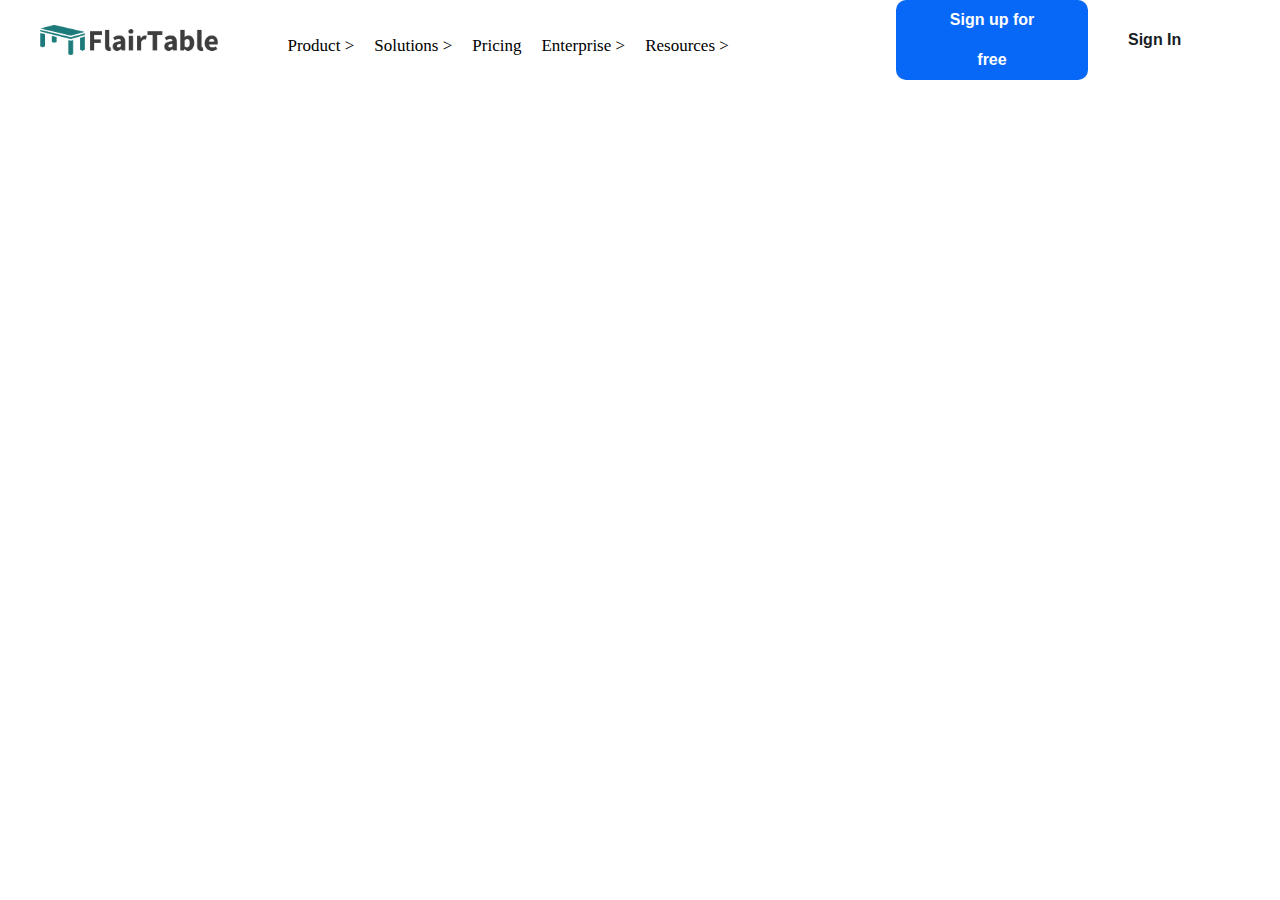
==== index.html @ 1500eb90 "Merge pull request #3 from DYNAMICWARRIOR/day-1" ====
<!DOCTYPE html>
<html lang="en">
<head>
    <meta charset="UTF-8">
    <meta http-equiv="X-UA-Compatible" content="IE=edge">
    <meta name="viewport" content="width=device-width, initial-scale=1.0">
    <title>FlairTable</title>
    <link rel="stylesheet" href="navbar.css">
</head>
<body>
    <div id="navbar">
        <div id="box1">
            <div id="img">
                <img src="./images/logo.png" alt="error" />
                
            </div>
            <ul id="module">
                <li><a href="">Product ></a>
                    <div class="drop">
                        <Div>
                            <h2><a href="">Overview</a></h2>
                            <p>Welcome to FlairTable! Here’s the basics</p>
                        </Div>
                        <Div>
                            <h2><a href="">Features</a></h2>
                            <p>Discover Automation</p>
                        </Div>
                        <Div>
                            <h2><a href="">Integrations</a></h2>
                            <p>Bring Your Fav.</p>
                        </Div>
                        <Div>
                            <h2>Market Place</h2>
                        </Div>
                        <Div>
                            <h2>Download Apps</h2>
                        </Div>
                        <Div>
                            <h2>What's New</h2>
                        </Div>
                        <img src="" alt="">
                    </div>
                </li>
                <li><a href="">Solutions ></a>
                    <div class="drop">
                        <Div>
                            <h2>By Team</h2>
                            <p>See how teams of all stripes and sizes use Airtable</p>
                        </Div>
                        <Div>
                            <h2>By use case</h2>
                            <p>Get inspired by use cases that’ll make you fall in love with Airtable</p>
                        </Div>
                        <Div>
                            <h2><a href="">See all solutions</a></h2>
                        </Div>
                        <img src="" alt="">
                    </div>
                </li>
                <li><a href="">Pricing </a></li>
                <li><a href="">Enterprise ></a>
                    <div class="drop">
                        <Div>
                            <h2><a href="">Enterprise Overview</a></h2>
                            <p>See how Airtable scales for large and complex organizations</p>
                        </Div>
                        <Div>
                            <h2>Enterprise Services</h2>
                            <p>We offer professional services and support to help you get the most from Airtable</p>
                        </Div>
                        <Div>
                            <h2>Enterprise Security</h2>
                            <p>Learn about our data protection, admin tooling, and more</p>
                        </Div>
                    </div>
                </li>
                <li><a href="">Resources ></a>
                    <div class="drop">
                        <Div>
                            <h2><a href="">Guide</a></h2>
                        </Div>
                        <Div>
                            <h2><a href="">Article</a></h2>
                        </Div>
                        <Div>
                            <h2>Blog</h2>
                        </Div>
                        <Div>
                            <h2>Support</h2>
                        </Div>
                    </div>
                </li>
            </ul>
        </div>
        <div id="box2">
            <div><button id="signup">Sign up for free</button></div>
            <div><button id="login">Sign In</button></div>
        </div>
    </div>
</body>
</html>
---- navbar.css ----
body {
    margin: 0px;
    padding: 0px;
}

#navbar {
    display: flex;
    justify-content: space-between;
    background-color: #ffffff;
}

#box1 {
    display: flex;
    /* justify-content: space-around; */
    gap: 80px;
    width: 70%;
}

#module {
    display: flex;
    gap: 20px;
    margin-left: -50px;
}

#module>div>button {
    font-size: 16px;
    line-height: 40px;
    font-weight: 600;
    background-color: #ffffff;
    color: #181d26;
    border: 0px;
}

#module>div {
    margin: auto;
}

#img {
    display: flex;
    margin-left: 40px;
    font-size: 20px;
    color: #333333;
}

#img>img {
    width: 38px 32px;
    height: 30px;
    margin: auto;
}

#box2 {
    display: flex;
    width: 30%;
    /* gap: 200px; */
}

#box2>div {
    width: 50%;
    margin: auto;
}

#box2>div>button {
    font-size: 16px;
    line-height: 40px;
    padding: 0px 40px;
    font-weight: 600;
    border: 0px;
    border-radius: 10px;
    background-color: #ffffff;
    color: #181d26;
}

#box2>div:nth-child(1)>button {
    background-color: #0768f8;
    color: white;
}

#navbar {
    display: flex;
    justify-content: space-between;
    background-color: #ffffff;
}

#box1 {
    display: flex;
    /* justify-content: space-around; */
    gap: 80px;
    width: 70%;
}

#module {
    display: flex;
    gap: 20px;
    margin-left: -50px;
}

#module>div>button {
    font-size: 16px;
    line-height: 40px;
    font-weight: 600;
    background-color: #ffffff;
    color: #181d26;
    border: 0px;
}

#module>div {
    margin: auto;
}

#img {
    display: flex;
    margin-left: 40px;
    font-size: 20px;
    color: #333333;
}

#img>img {
    width: 38px 32px;
    height: 30px;
    margin: auto;
}

#box2 {
    display: flex;
    width: 30%;
    /* gap: 200px; */
}

#box2>div {
    width: 50%;
    margin: auto;
}

#box2>div>button {
    font-size: 16px;
    line-height: 40px;
    padding: 0px 40px;
    font-weight: 600;
    border: 0px;
    border-radius: 10px;
    background-color: #ffffff;
    color: #181d26;
}

#box2>div:nth-child(1)>button {
    background-color: #0768f8;
    color: white;
}

#nav {
    display: flex;
}

.drop {
    display: none;
    position: absolute;
    font-family: sans-serif;
    /* border: 1px solid; */
    width: 50%;
    top: 70px;
    left: 10px;
    /* list-style: none; */
    background-color: whitesmoke;
    z-index: 1200;
}

li {
    list-style: none;
    margin-top: 20px;
    font-size: 17px;
}

.drop h2 {
    font-size: 20px;
    /* margin-bottom: -50px; */
}

.drop p {
    font-size: 17px;
    color: gray;
}

.drop div {
    margin-bottom: 40px;
    margin-left: 20px;
}

.drop img {
    width: 100%;
}

#module li:hover .drop {
    display: block;
}

a {
    text-decoration: none;
    color: black;
}
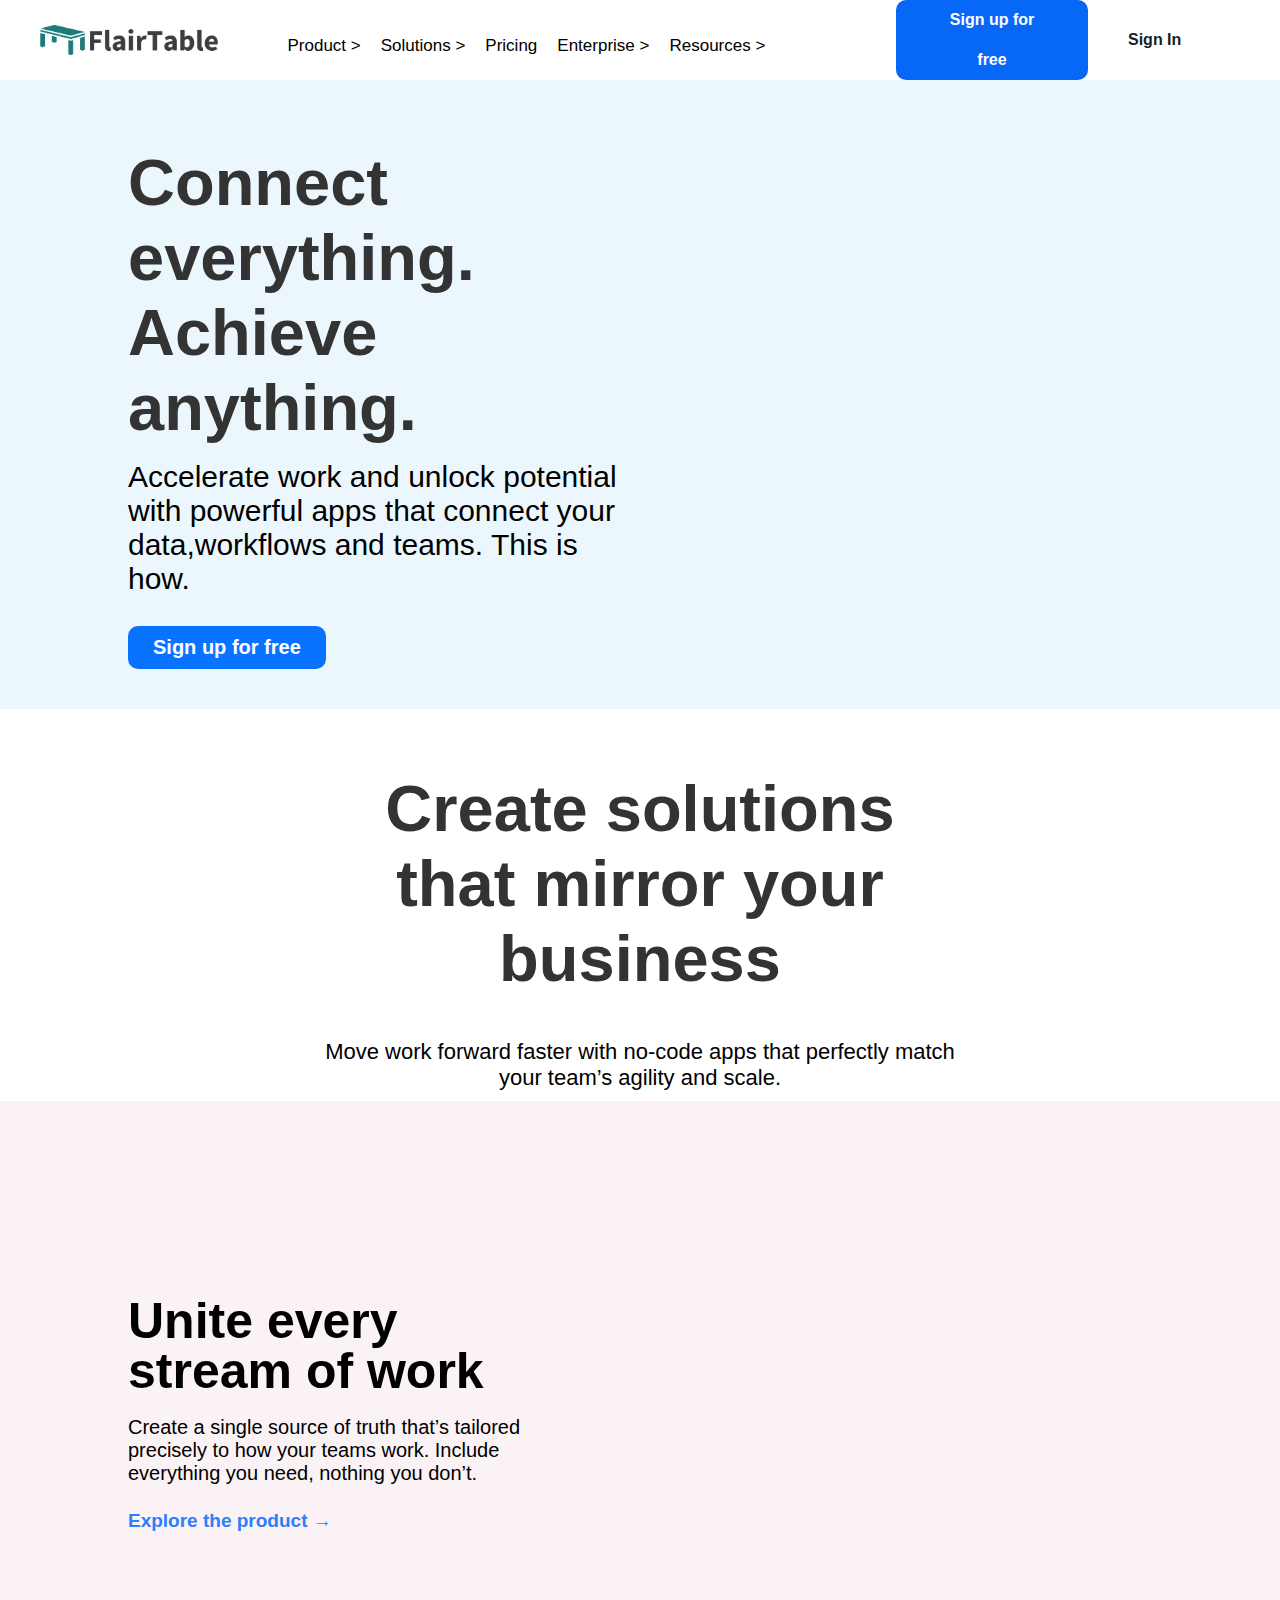
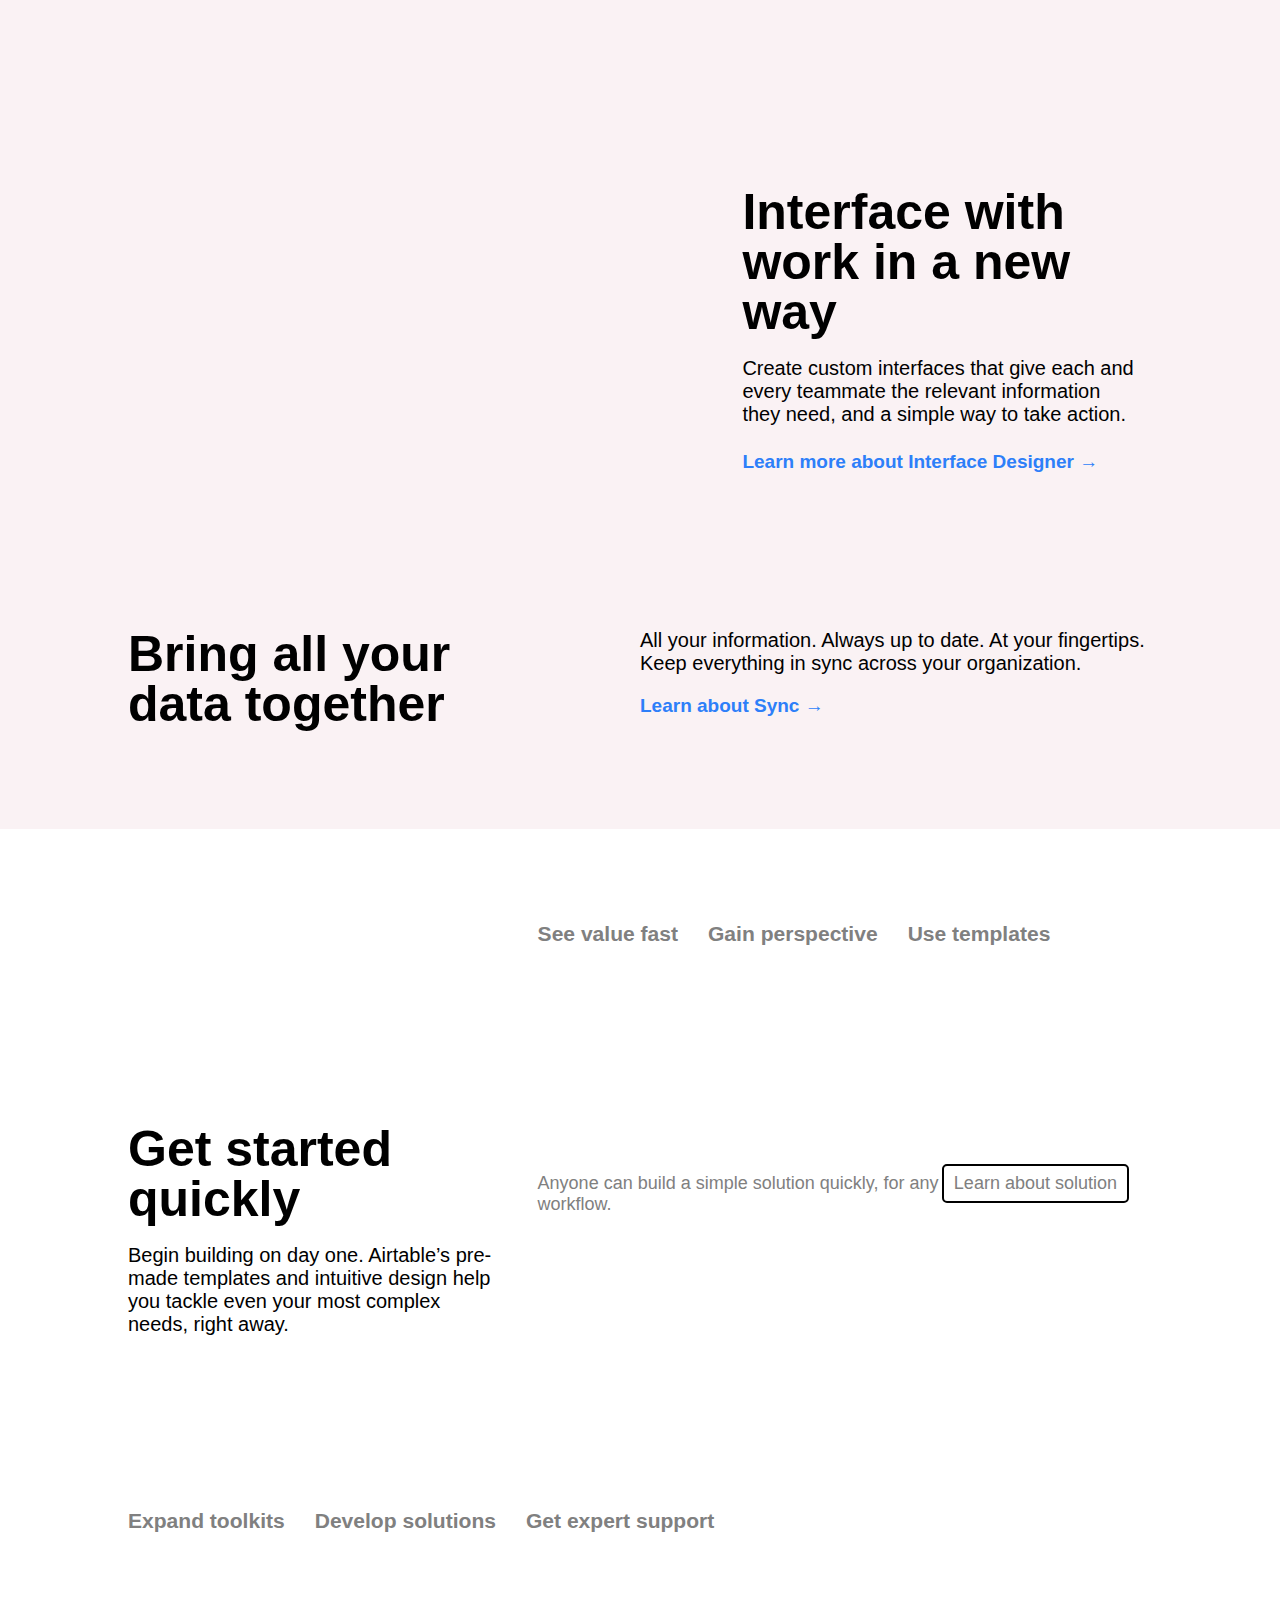
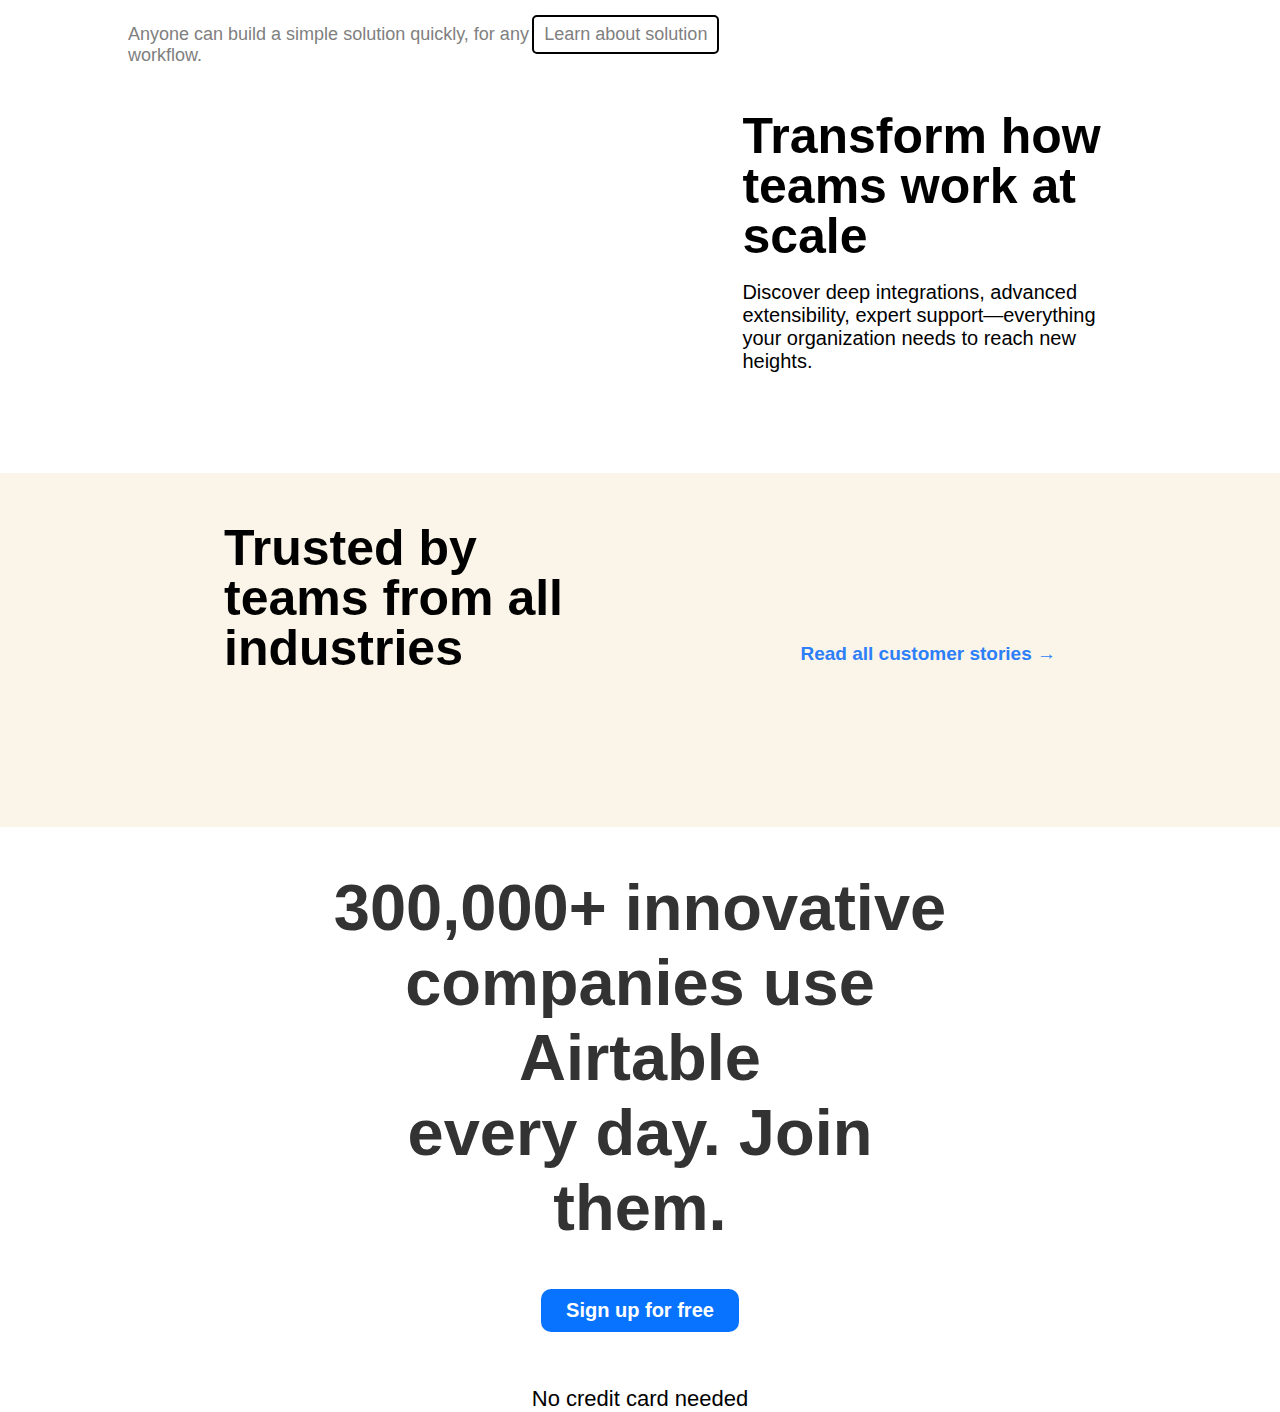
==== commit 01e9a093: "main page" ====
--- a/index.html
+++ b/index.html
@@ -6,6 +6,7 @@
     <meta name="viewport" content="width=device-width, initial-scale=1.0">
     <title>FlairTable</title>
     <link rel="stylesheet" href="navbar.css">
+    <link rel="stylesheet" href="mainpage.css">
 </head>
 <body>
     <div id="navbar">
@@ -97,5 +98,155 @@
             <div><button id="login">Sign In</button></div>
         </div>
     </div>
-</body>
+
+
+    <div id="main">
+        <div id="blue">
+            <div class="cont1">
+                <div class="text">
+                    <p class="bigfont">Connect <br> everything. <br> Achieve <br> anything.</p>
+                    <p class="smallfont">Accelerate work and unlock potential with powerful apps that connect your
+                        data,workflows and teams. This is how.</p>
+                    <button class="singup_btn">Sign up for free</button>
+                </div>
+                <div class="video_div">
+                    <video muted autoplay preload="auto" playsinline loop width="700px">
+                        <source
+                            src="https://videos.ctfassets.net/wl95ljfippl8/4mknj7oTndciGSdFtTDjZq/adcfe61bb0700d98af81f1f47e72a787/Homepage_Brand_Video_May_2022_V2.mp4"
+                            type="video/mp4">
+                    </video>
+                </div>
+            </div>
+        </div>
+        <img id="band" src="../image/airtable2.png" alt="">
+        <div>
+            <div class="headText">
+                <h1 class="headText1">Create solutions that mirror your business</h1>
+                <h1 class="headText2">Move work forward faster with no-code apps that perfectly match your team’s
+                    agility and scale.
+                </h1>
+            </div>
+        </div>
+        <div id="pink">
+            <div class="cont2">
+                <div class="text2">
+                    <p class="bigfont2">Unite every <br> stream of work</p>
+                    <p class="smallfont2">Create a single source of truth that’s tailored <br> precisely to how your
+                        teams work. Include <br> everything you need, nothing
+                        you don’t.</p>
+                    <h4 class="explore">Explore the product →</h4>
+                </div>
+                <div class="video_div2">
+                    <video muted autoplay preload="auto" playsinline loop width="680px">
+                        <source src="https://static.airtable.com/images/homescreen/Homepage_Anim_02_Unite_FINAL.mp4"
+                            type="video/mp4">
+                    </video>
+                </div>
+            </div>
+            <div class="cont2">
+                <div class="video_div2">
+                    <video muted autoplay preload="auto" playsinline loop width="680px">
+                        <source
+                            src="https://static.airtable.com/images/homescreen/Homepage_Anim_03_TurnInformation_FINAL.mp4"
+                            type="video/mp4">
+                    </video>
+                </div>
+                <div class="text2">
+                    <p class="bigfont2">Interface with <br> work in a new <br> way</p>
+                    <p class="smallfont2">Create custom interfaces that give each and <br> every teammate the relevant
+                        information <br> they need, and a simple way to take
+                        action.</p>
+                    <h4 class="explore">Learn more about Interface Designer →</h4>
+                </div>
+            </div>
+            <div id="text3">
+                <div>
+                    <p class="bigfont2">Bring all your <br> data together</p>
+                </div>
+                <div>
+                    <p class="smallfont_text3">All your information. Always up to date. At your fingertips.<br>Keep
+                        everything in sync across your organization.</p>
+                    <span class="explore">Learn about Sync →</span>
+                </div>
+            </div>
+            <div class="cont2">
+                <img src="https://static.airtable.com/images/homescreen/homepage-sync.jpg" alt="">
+            </div>
+    
+        </div>
+        <div class="cont2">
+            <div class="text4">
+                <p class="bigfont2">Get started <br> quickly</p>
+                <p class="smallfont2">Begin building on day one. Airtable’s pre- <br> made templates and intuitive
+                    design help <br> you tackle even your most complex <br>
+                    needs, right away.</p>
+            </div>
+            <div class="video_div2">
+                <div class="btn_3">
+                    <h3>See value fast</p>
+                        <h3>Gain perspective</p>
+                            <h3>Use templates</p>
+                </div>
+                <video muted autoplay preload="auto" playsinline loop width="690px">
+                    <source src="https://static.airtable.com/images/homescreen/Homepage_Anim_05_SeeValueFast_FINAL.mp4"
+                        type="video/mp4">
+                </video>
+                <div class="down_vid">
+                    <p>Anyone can build a simple solution quickly, for any <br> workflow.</p>
+                    <button>Learn about solution</button>
+                </div>
+            </div>
+        </div>
+        <div class="cont2">
+            <div class="video_div2">
+                <div class="btn_3">
+                    <h3>Expand toolkits</p>
+                        <h3>Develop solutions</p>
+                            <h3>Get expert support</p>
+                </div>
+                <img id="devpic" src="https://static.airtable.com/images/homescreen/homepage-getsupport.jpg" alt="">
+                <div class="down_vid">
+                    <p>Anyone can build a simple solution quickly, for any <br> workflow.</p>
+                    <button>Learn about solution</button>
+                </div>
+            </div>
+            <div class="text4">
+                <p class="bigfont2">Transform how <br> teams work at <br> scale</p>
+                <p class="smallfont2">Discover deep integrations, advanced <br> extensibility, expert support—everything
+                    <br> your organization needs to reach new <br>
+                    heights.
+                </p>
+            </div>
+        </div>
+        <div id="yellow">
+            <div id="div65percent">
+                <div id="text5">
+                    <div>
+                        <p class="bigfont2">Trusted by <br> teams from all <br> industries</p>
+                    </div>
+                    <div id="lastbtn">
+                        <span class="explore">Read all customer stories →</span>
+                    </div>
+                </div>
+                <img src="../image/airtable3.png" alt="">
+            </div>
+    
+        </div>
+        <div>
+            <div class="headText">
+                <h1 class="headText1">300,000+ innovative <br> companies use Airtable <br> every day. Join them.</h1>
+                <button class="singup_btn">Sign up for free</button>
+                <h1 class="headText2">No credit card needed
+                </h1>
+            </div>
+        </div>
+    </div>
+    <div id="lastft">
+        <img src="../image/lastft.png" alt="">
+    </div>
+    <!-- footer -->
+    
+    <div id="footer"></div>
+    <div id="lastLine"></div>
+</body> 
 </html>--- a/navbar.css
+++ b/navbar.css
@@ -18,7 +18,7 @@
 
 #module {
     display: flex;
-    gap: 20px;
+    gap: 20px; 
     margin-left: -50px;
 }
 
--- a/mainpage.css
+++ b/mainpage.css
@@ -0,0 +1,245 @@
+* {
+    font-family: HaasText, -apple-system, BlinkMacSystemFont, Segoe UI, Roboto, Oxygen, Ubuntu, Cantarell, Fira Sans, Droid Sans, Helvetica Neue, sans-serif;
+}
+
+#blue {
+    background-color: #ebf7fc;
+}
+
+.cont1 {
+    display: flex;
+    width: 80%;
+    margin: auto;
+    /* border: 1px solid; */
+    /* margin-bottom: 80px; */
+}
+
+.text {
+    width: 50%;
+}
+
+#band {
+    width: 100%;
+}
+
+.bigfont {
+    font-size: 65px;
+    font-weight: 635;
+    text-align: left;
+    line-height: 75px;
+    color: #333333;
+    font-family: HaasText, -apple-system, BlinkMacSystemFont, Segoe UI, Roboto, Oxygen, Ubuntu, Cantarell, Fira Sans, Droid Sans, Helvetica Neue, sans-serif;
+}
+
+.smallfont {
+    font-size: 30px;
+    font-weight: 525;
+    margin-top: -50px;
+}
+
+.singup_btn {
+    background-color: rgb(8, 115, 255);
+    padding: 10px 25px 10px 25px;
+    font-size: 20px;
+    margin-bottom: 40px;
+    color: white;
+    font-weight: bold;
+    border-radius: 10px;
+    border: 0px;
+}
+
+.singup_btn:hover {
+    background-color: rgb(46, 87, 140);
+}
+
+.video_div {
+    width: 50%;
+    margin-top: 50px;
+    /* border-radius: 10px; */
+}
+
+.headText {
+    /* border: 1px solid; */
+    width: 50%;
+    height: 200px;
+    margin: auto;
+    text-align: center;
+}
+
+.headText1 {
+    font-size: 65px;
+    font-weight: 640;
+    text-align: center;
+    line-height: 75px;
+    color: #333333;
+}
+
+.cont2 {
+    display: flex;
+    width: 80%;
+    margin: auto;
+    /* border: 1px solid; */
+    margin-bottom: 80px;
+}
+
+.headText2 {
+    font-size: 22px;
+    font-weight: 480;
+    text-align: center;
+}
+
+#pink {
+    background-color: #faf2f4;
+    margin-top: 130px;
+    padding-top: 45px;
+    margin-bottom: -60px;
+}
+
+.smallfont2 {
+    font-size: 20px;
+    font-weight: 400;
+    margin-top: -50px;
+    /* margin-top: 1px; */
+}
+
+.bigfont2 {
+    font-size: 50px;
+    font-weight: 648;
+    text-align: left;
+    line-height: 50px;
+    margin-bottom: 70px;
+}
+
+.text2 {
+    width: 40%;
+    /* border: 1px solid; */
+    padding-top: 100px;
+}
+
+.video_div2 {
+    width: 60%;
+    margin-top: 50px;
+    /* border: 1px solid; */
+}
+
+.explore {
+    color: #2d7ff9;
+    font-size: 19px;
+    font-weight: 550;
+}
+
+.explore:hover {
+    color: #285290;
+}
+
+#text3 {
+    display: flex;
+    width: 80%;
+    margin: auto;
+    /* border: 1px solid; */
+}
+
+#text3 div {
+    width: 50%;
+    /* border: 1px solid; */
+    height: 200px;
+}
+
+.smallfont_text3 {
+    font-size: 20px;
+    font-weight: 400;
+    margin-top: 50px;
+}
+
+.cont2>img {
+    width: 100%;
+    margin-bottom: 50px;
+}
+
+.btn_3 {
+    display: flex;
+    gap: 30px;
+    font-weight: 300;
+    font-weight: 500;
+    font-size: 18px;
+    line-height: 1.35;
+    color: gray;
+}
+
+.btn_3 h3:hover {
+    text-decoration: underline;
+    cursor: pointer;
+    color: black;
+}
+
+.down_vid {
+    display: flex;
+    justify-content: space-between;
+    align-items: center;
+}
+
+.down_vid>p {
+    font-size: 18px;
+    color: gray;
+}
+
+.down_vid>button {
+    padding: 7px 10px 7px 10px;
+    font-size: 18px;
+    background-color: white;
+    margin-bottom: 40px;
+    border-radius: 5px;
+    border: 2px solid black;
+    color: gray;
+    margin-right: 23px;
+    margin-top: 20px;
+}
+
+.down_vid>button:hover {
+    background-color: black;
+    color: white;
+}
+
+.text4 {
+    width: 40%;
+    /* border: 1px solid; */
+    padding-top: 225px;
+}
+
+#devpic {
+    width: 100%;
+    margin-left: -50px;
+}
+
+#yellow {
+    background-color: #faf5e8;
+}
+
+#lastbtn {
+    height: 25px;
+    margin-top: 170px;
+    text-align: end;
+}
+
+#div65percent {
+    width: 65%;
+    margin: auto;
+}
+
+#text5 {
+    display: flex;
+}
+
+#text5 div {
+    width: 50%;
+}
+
+#yellow img {
+    width: 100%;
+    margin-bottom: 80px;
+}
+
+#lastft {
+    margin-top: 200px;
+    margin-bottom: -280px;
+}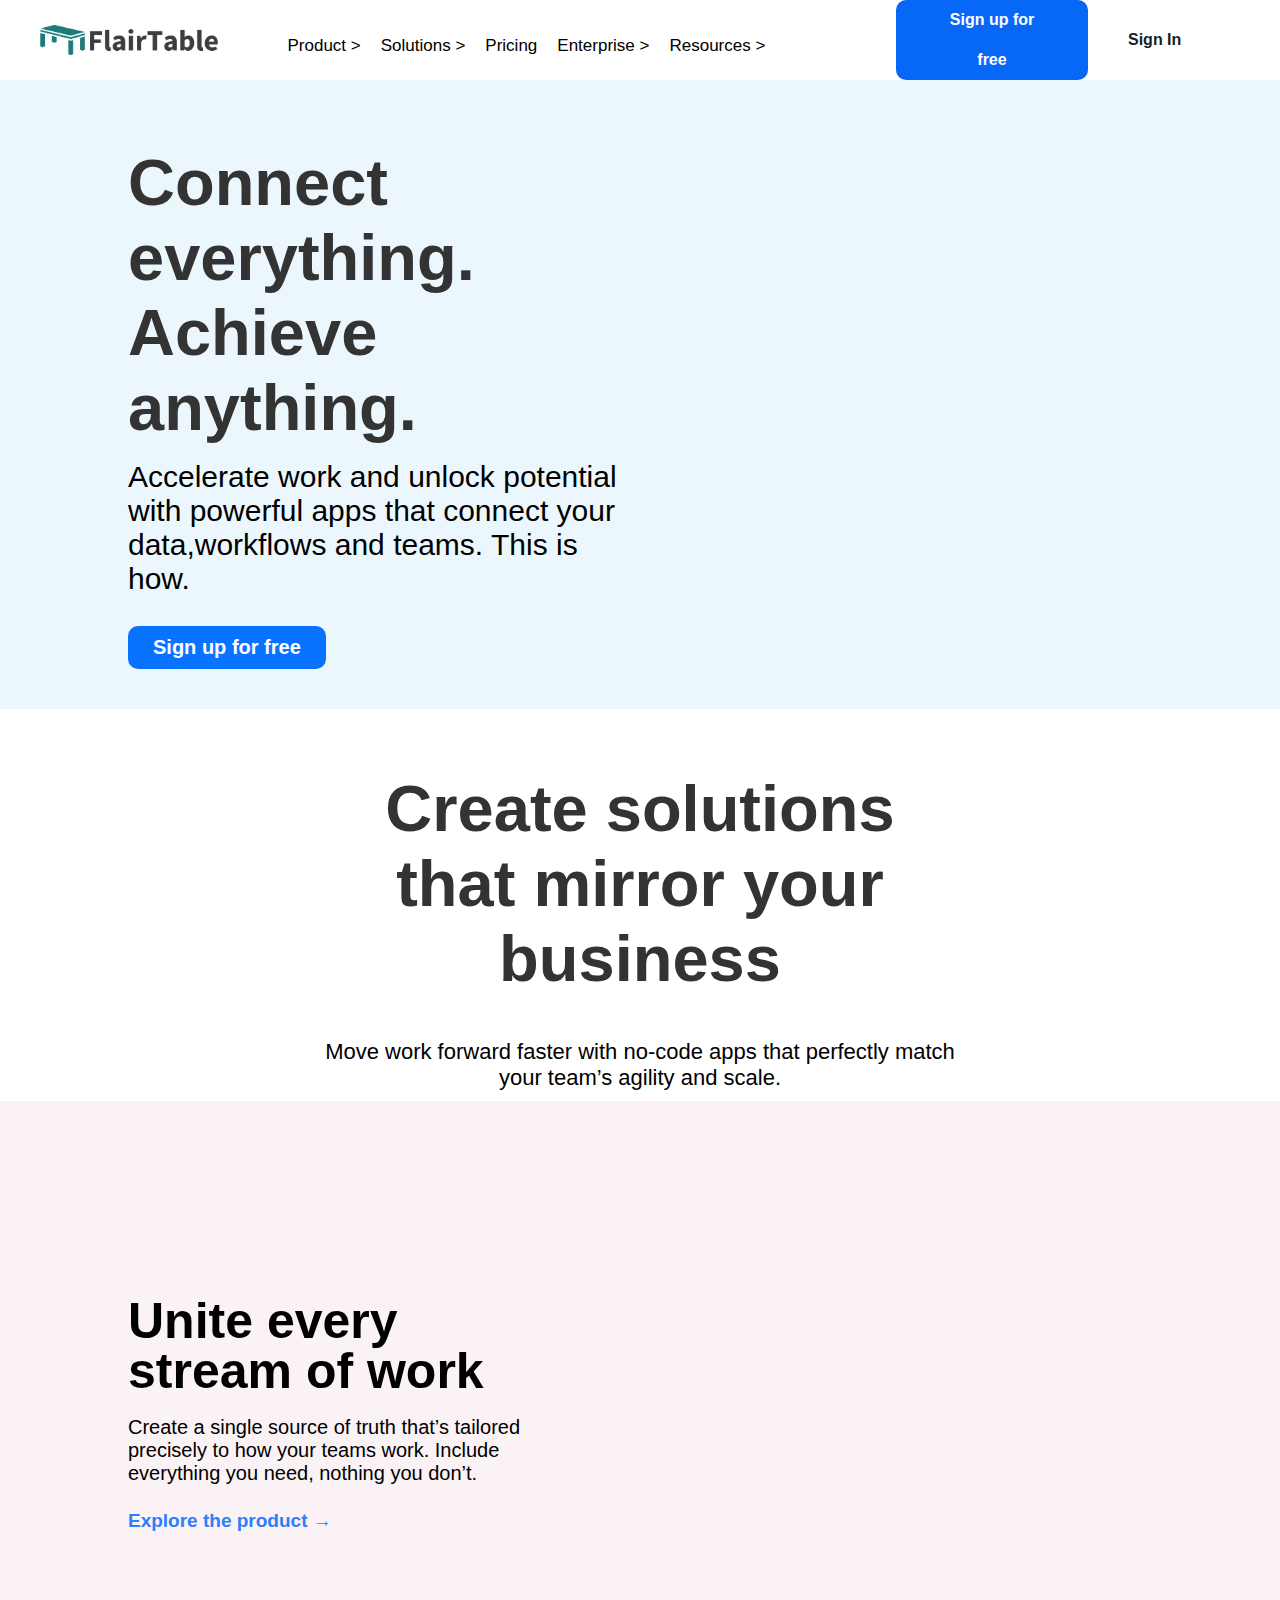
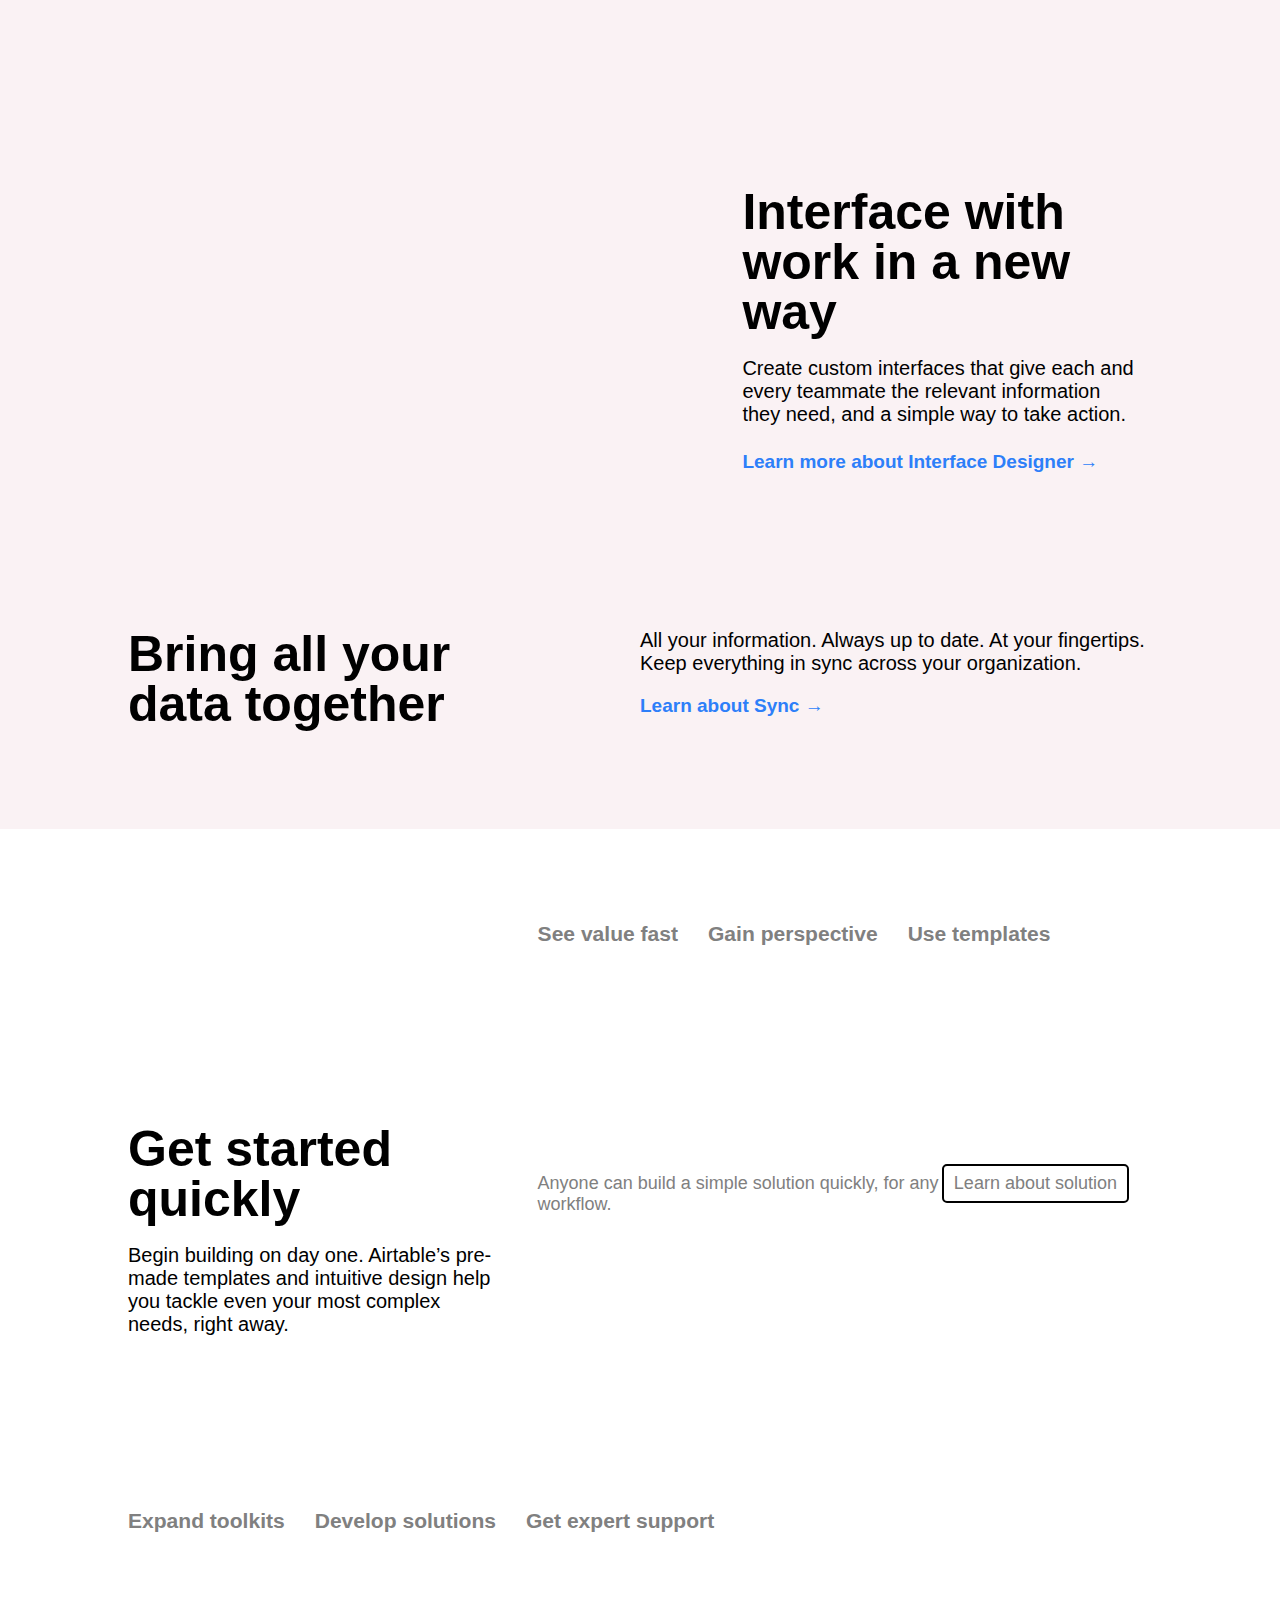
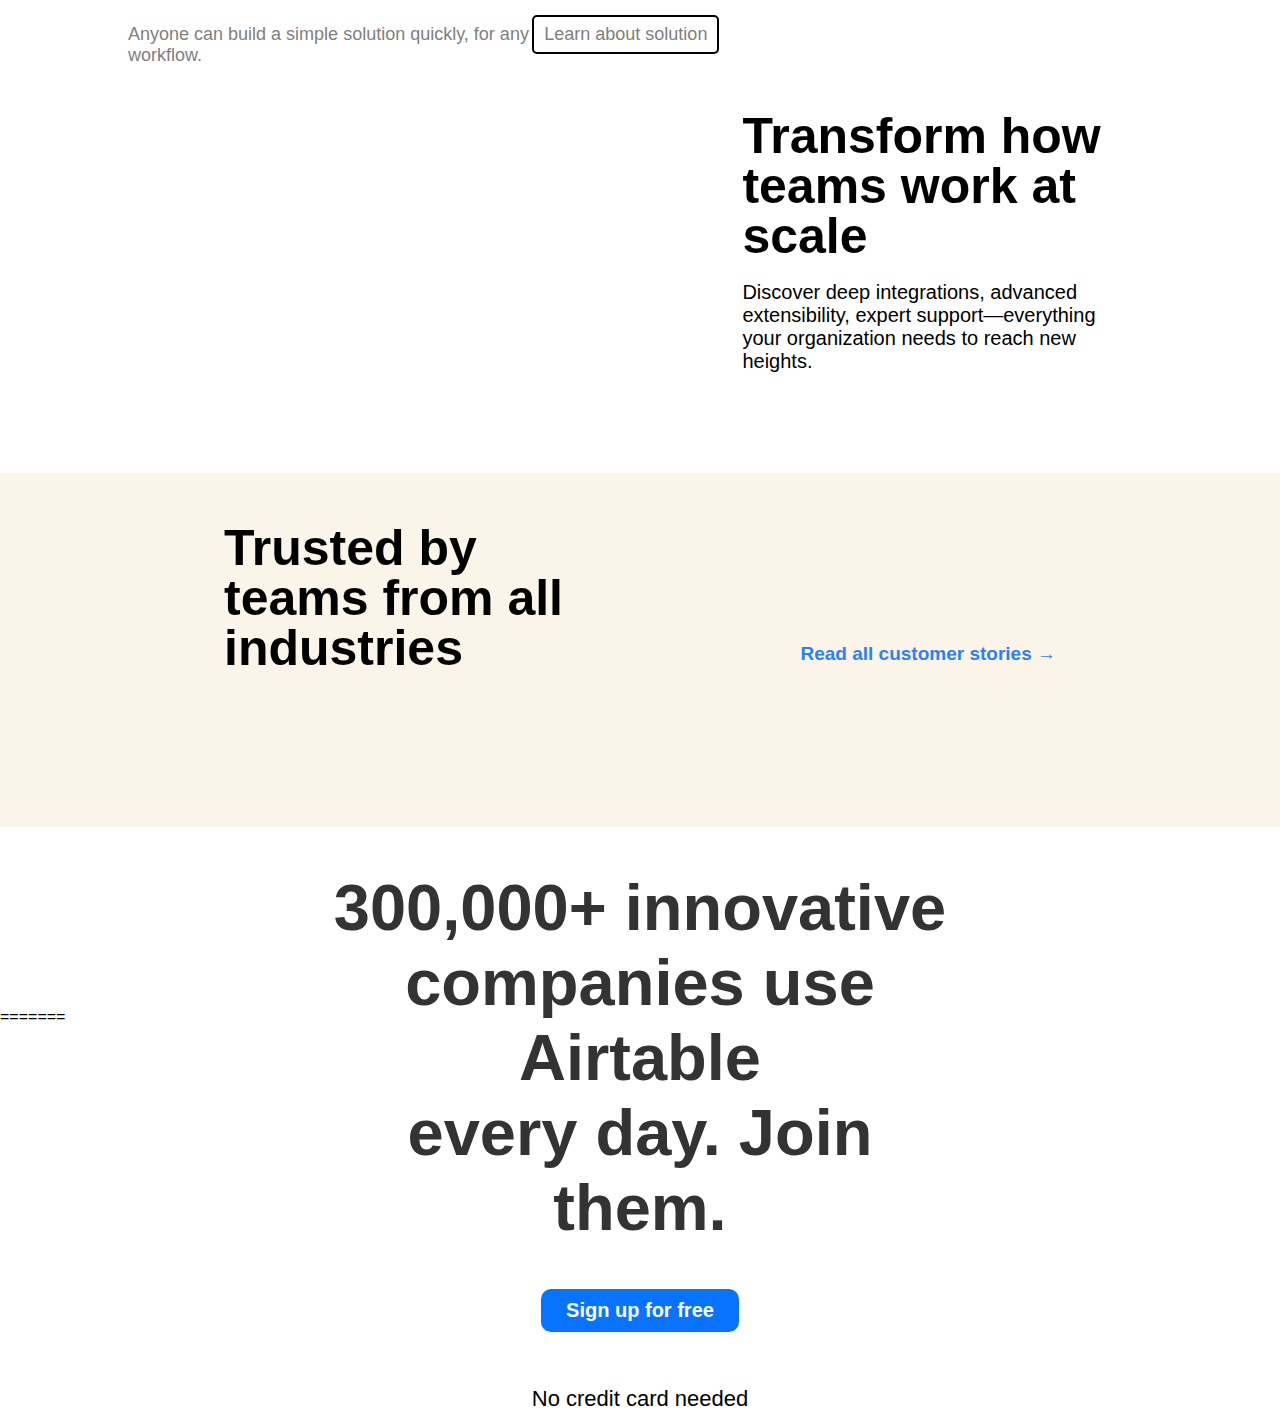
==== commit 816f828d: "Merge branch 'main' into day-3" ====
--- a/index.html
+++ b/index.html
@@ -6,7 +6,10 @@
     <meta name="viewport" content="width=device-width, initial-scale=1.0">
     <title>FlairTable</title>
     <link rel="stylesheet" href="navbar.css">
+
     <link rel="stylesheet" href="mainpage.css">
+
+
 </head>
 <body>
     <div id="navbar">
@@ -98,6 +101,7 @@
             <div><button id="login">Sign In</button></div>
         </div>
     </div>
+
 
 
     <div id="main">
@@ -249,4 +253,7 @@
     <div id="footer"></div>
     <div id="lastLine"></div>
 </body> 
+=======
+</body>
+
 </html>--- a/navbar.css
+++ b/navbar.css
@@ -18,7 +18,9 @@
 
 #module {
     display: flex;
-    gap: 20px; 
+
+    gap: 20px;
+
     margin-left: -50px;
 }
 
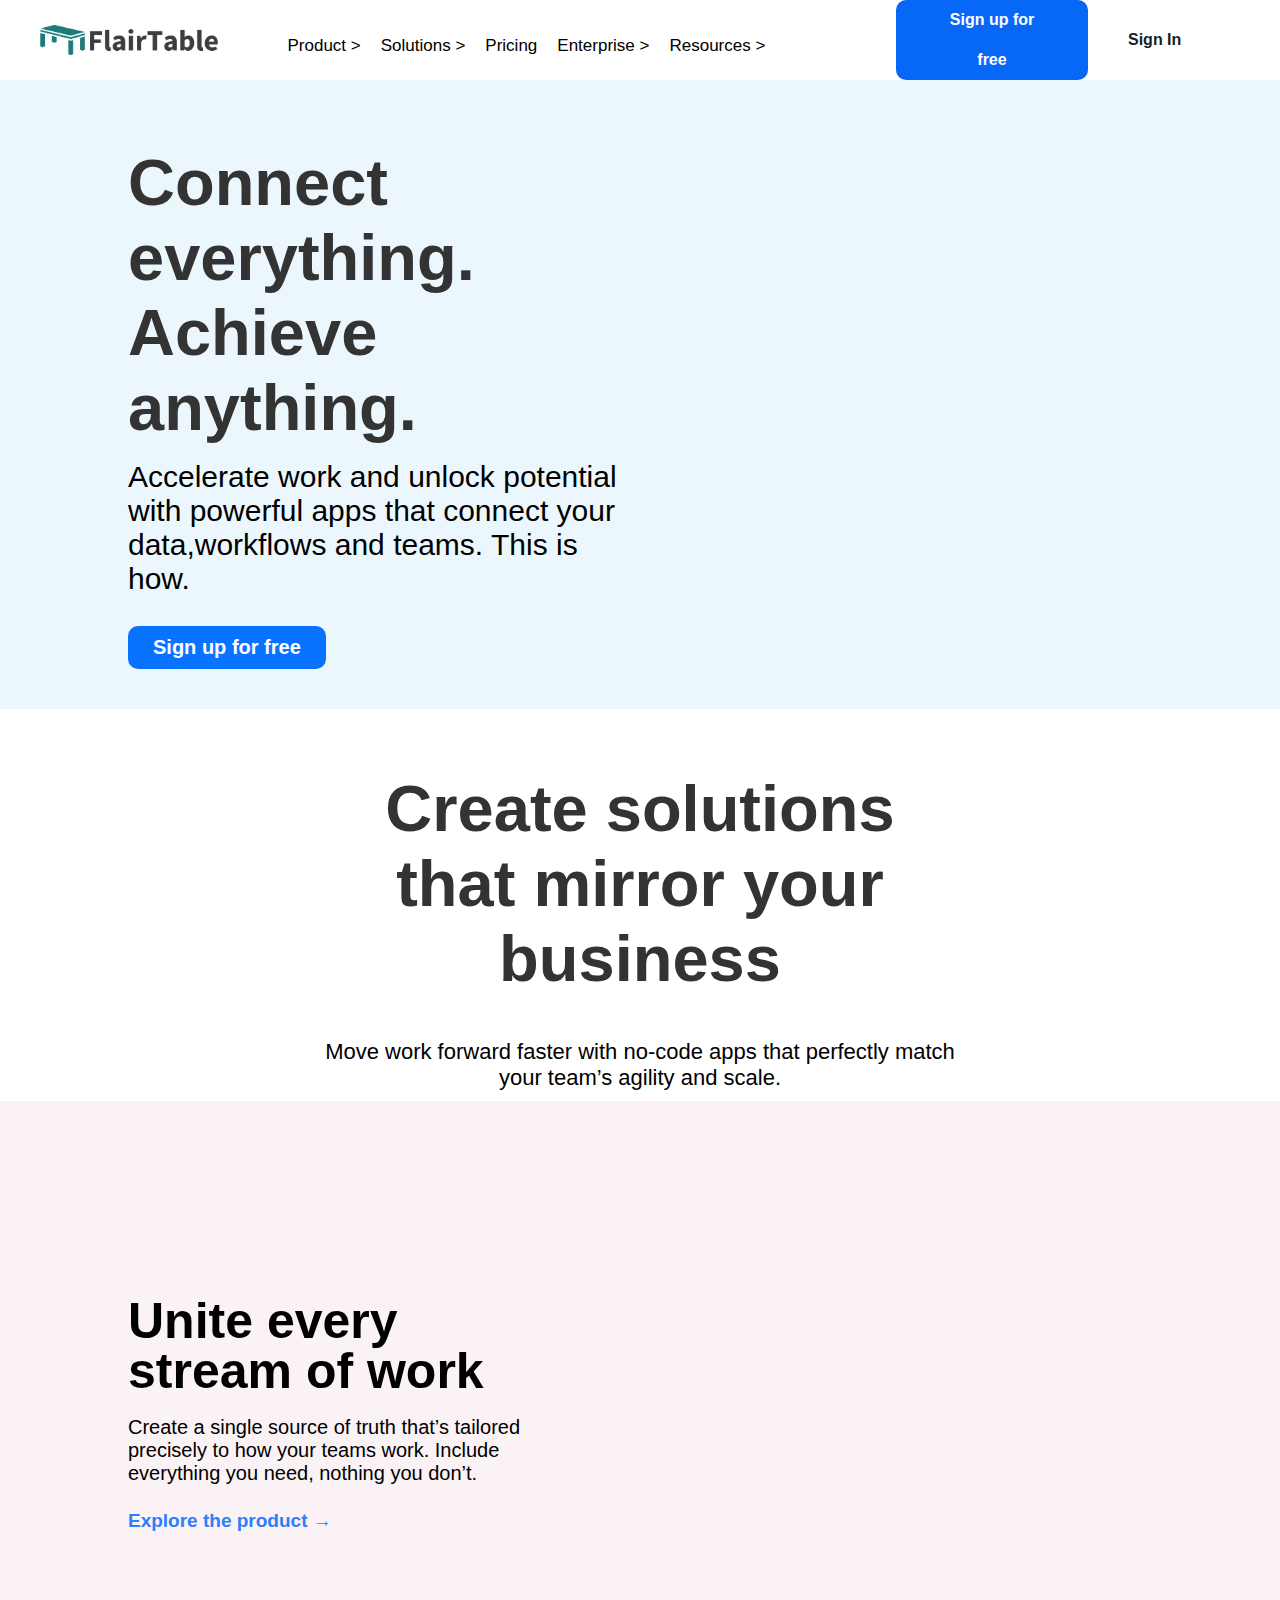
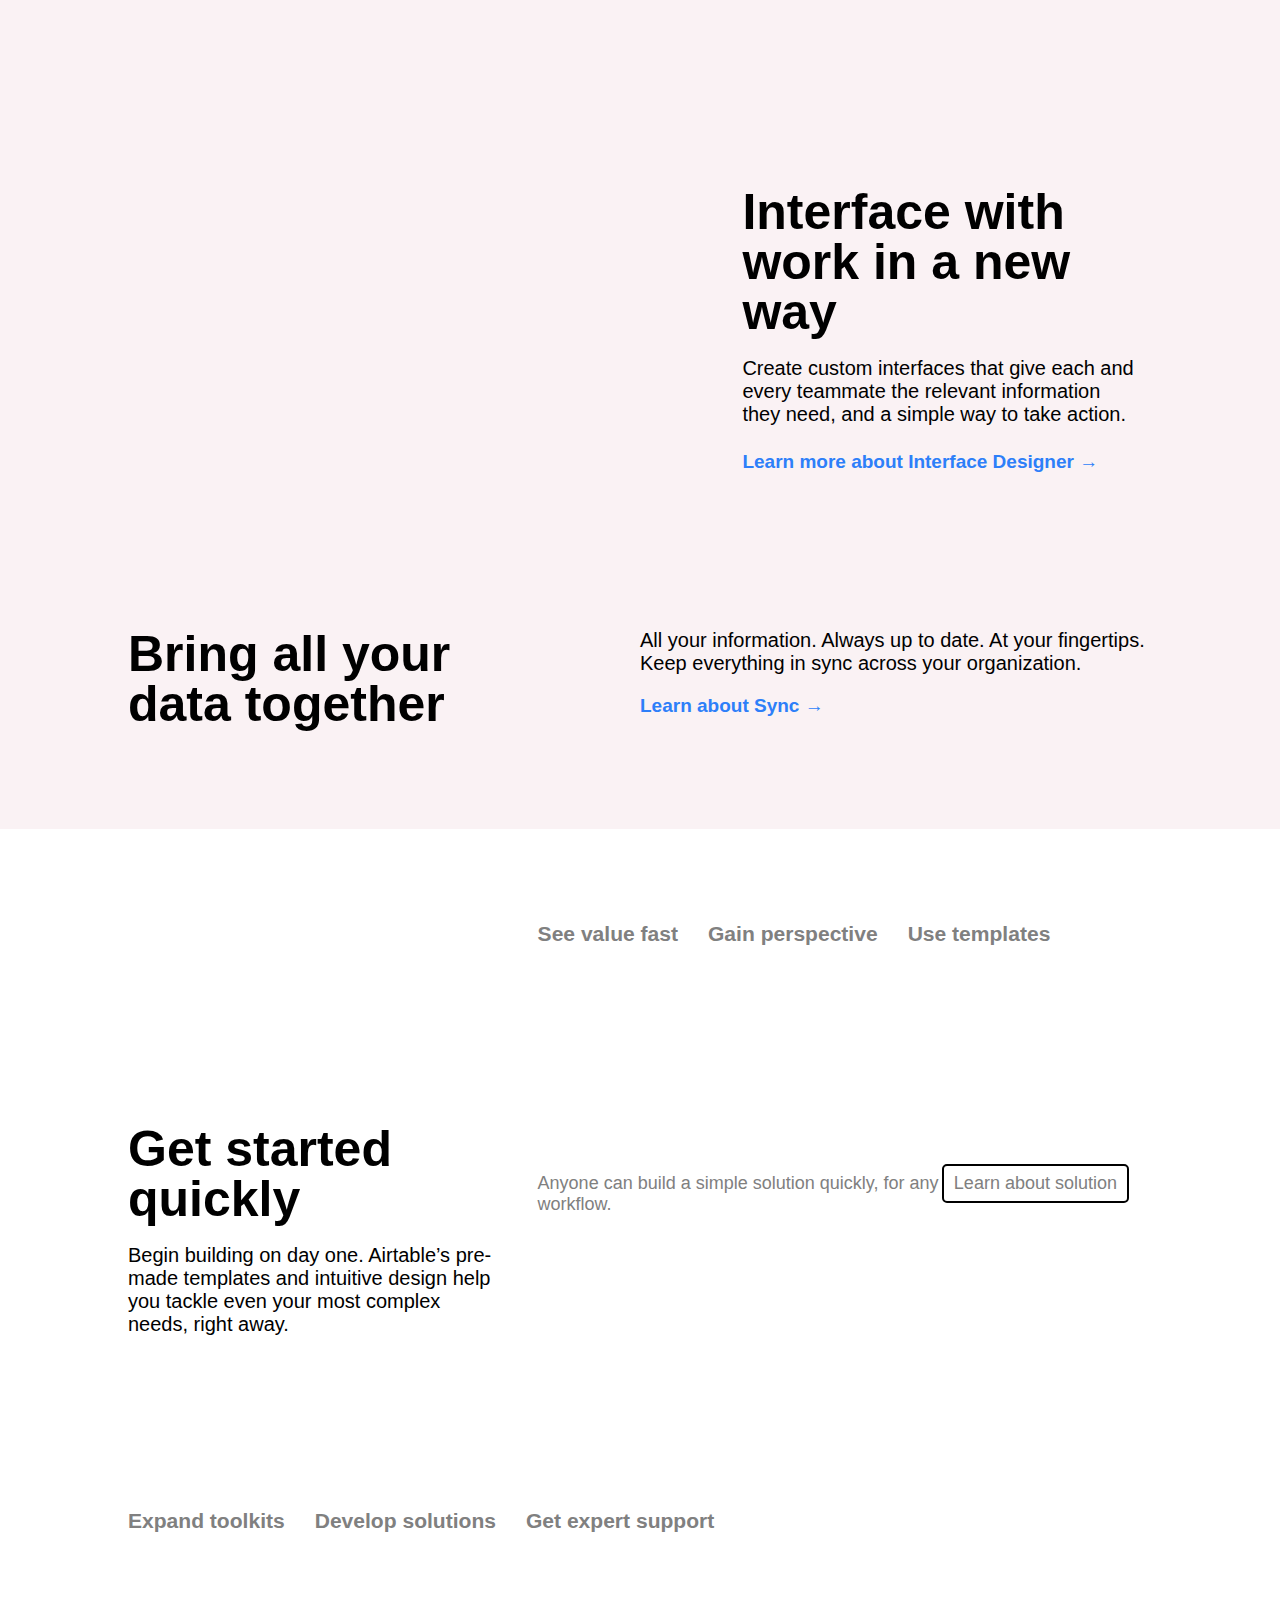
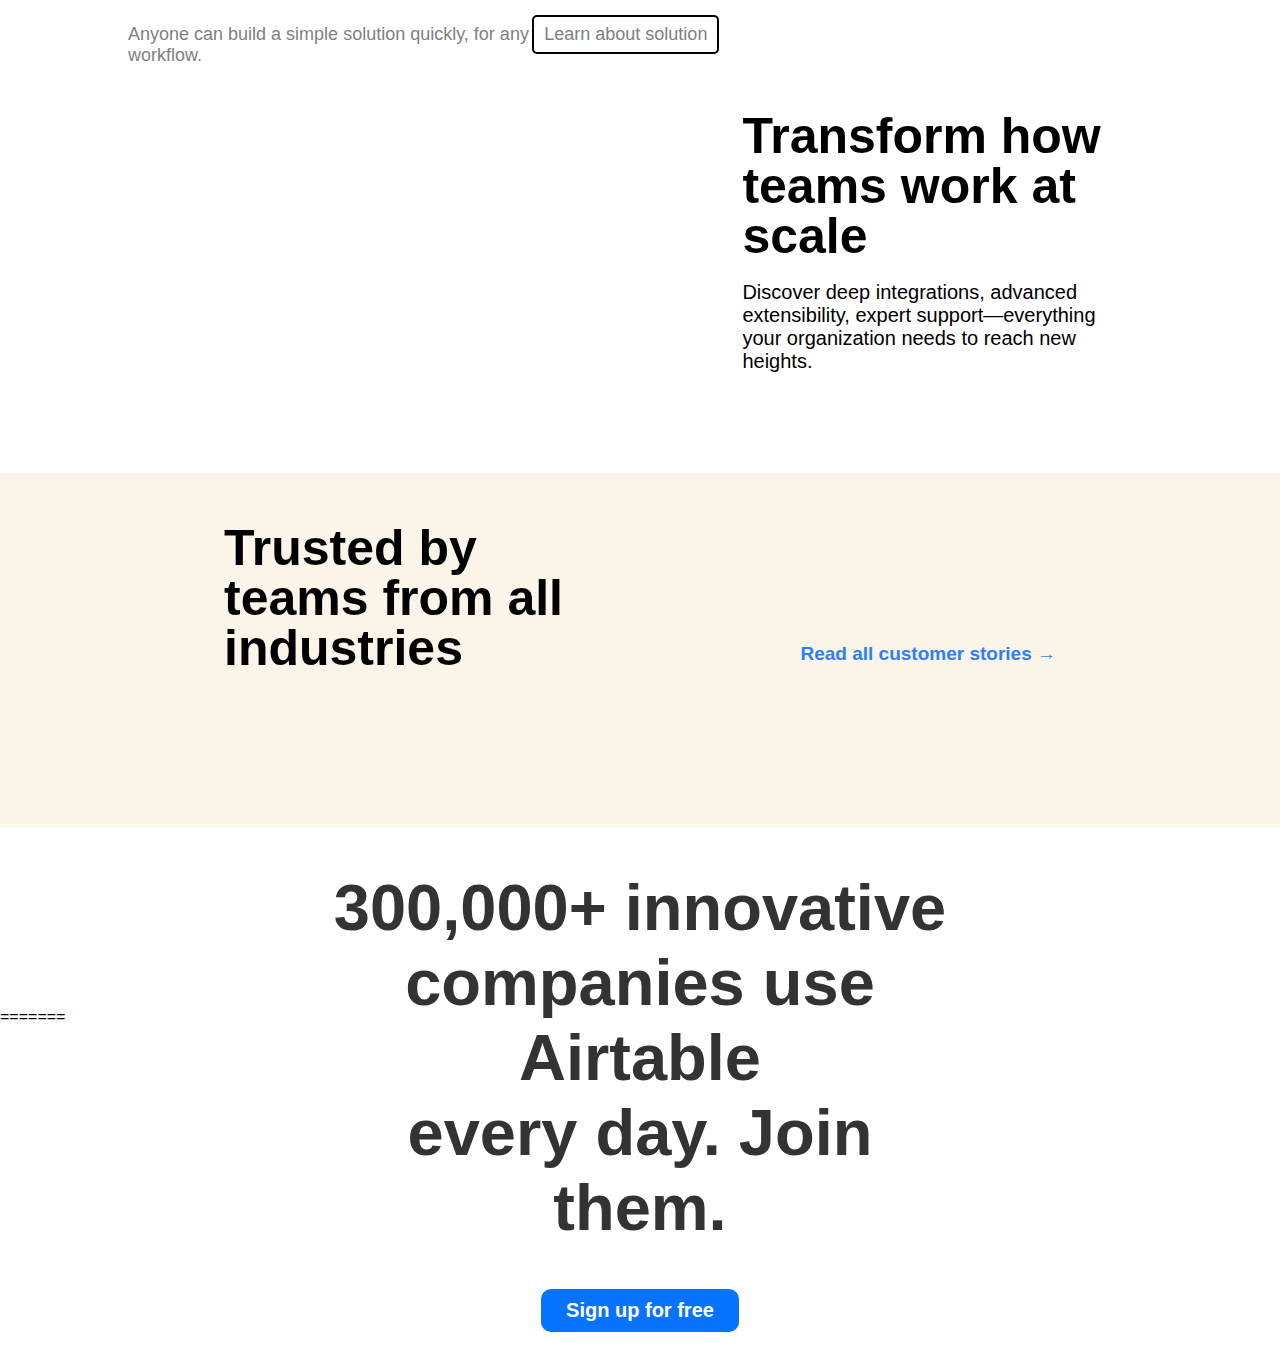
==== commit c0becab8: "minor changes in page" ====
--- a/index.html
+++ b/index.html
@@ -17,7 +17,7 @@
             <div id="img">
                 <img src="./images/logo.png" alt="error" />
                 
-            </div>
+            </div>  
             <ul id="module">
                 <li><a href="">Product ></a>
                     <div class="drop">
@@ -240,7 +240,7 @@
             <div class="headText">
                 <h1 class="headText1">300,000+ innovative <br> companies use Airtable <br> every day. Join them.</h1>
                 <button class="singup_btn">Sign up for free</button>
-                <h1 class="headText2">No credit card needed
+                
                 </h1>
             </div>
         </div>
--- a/navbar.css
+++ b/navbar.css
@@ -10,7 +10,7 @@
 }
 
 #box1 {
-    display: flex;
+    display: flex;    
     /* justify-content: space-around; */
     gap: 80px;
     width: 70%;
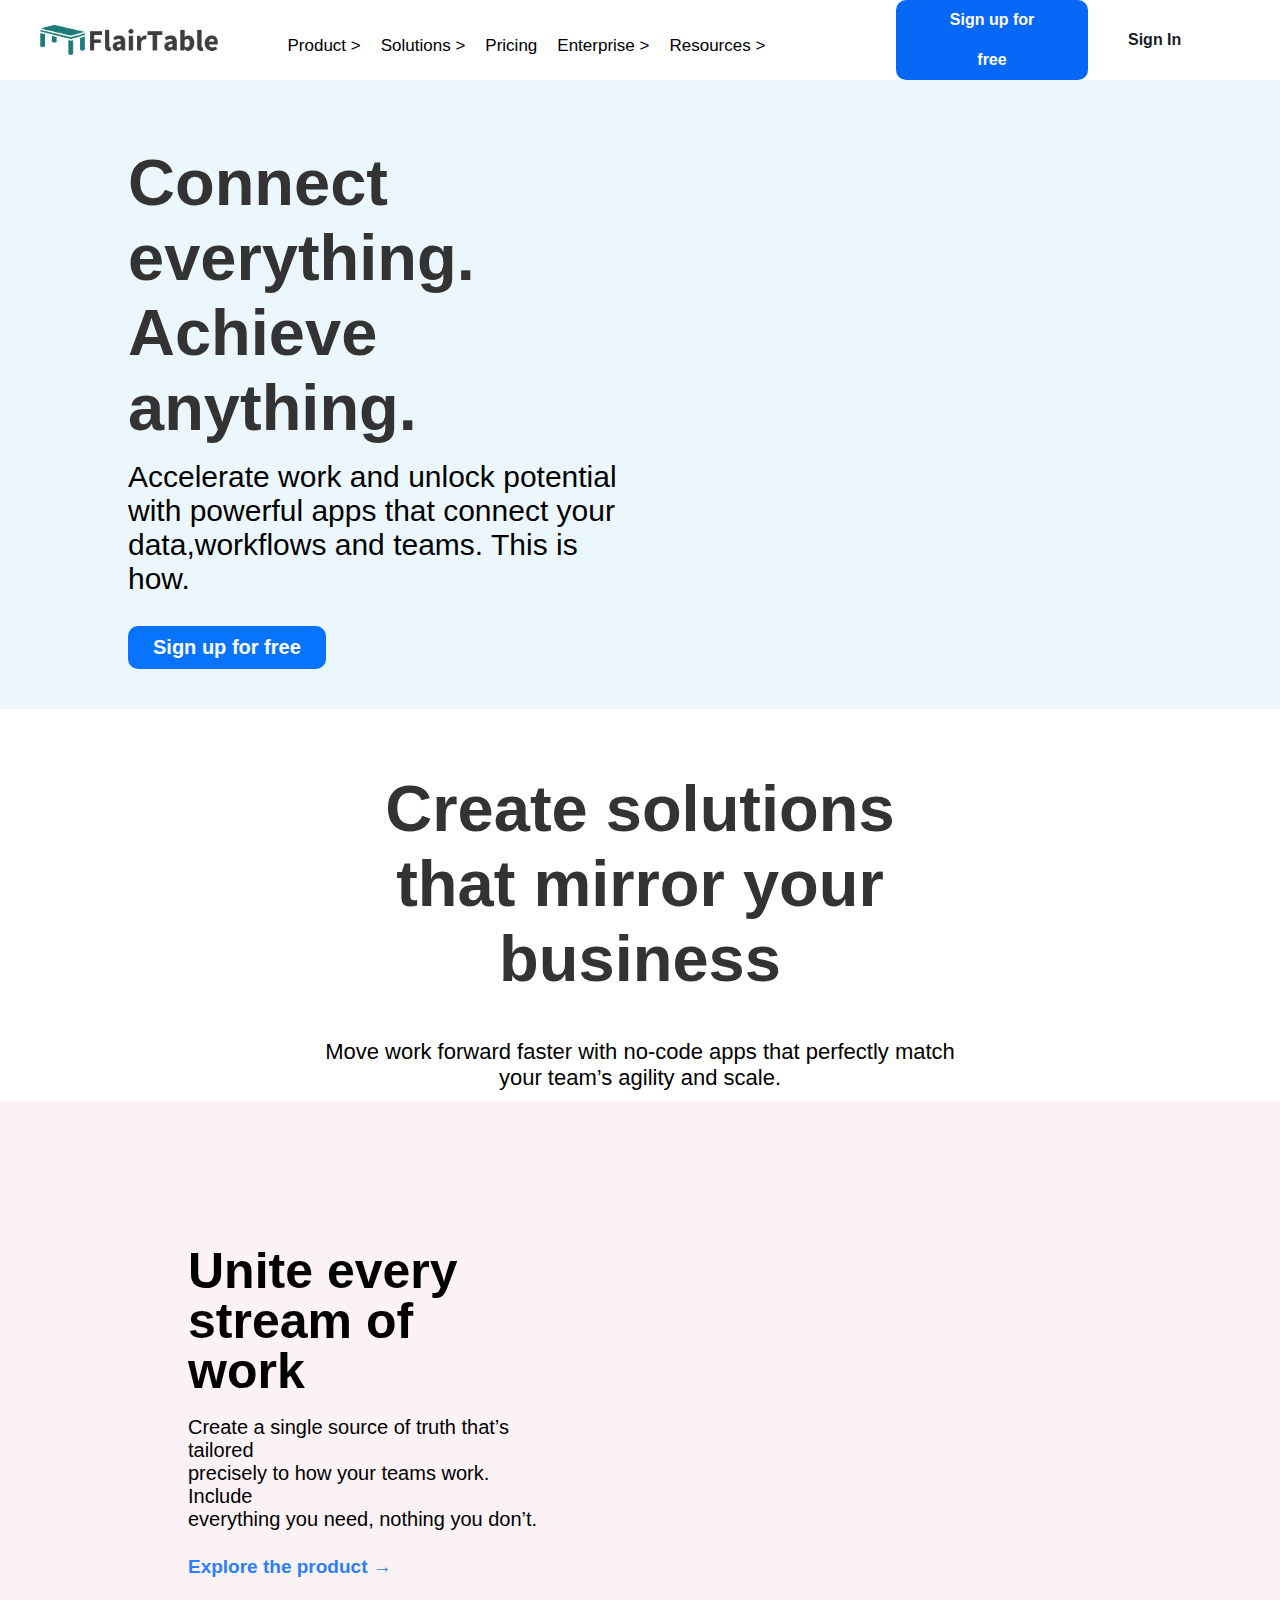
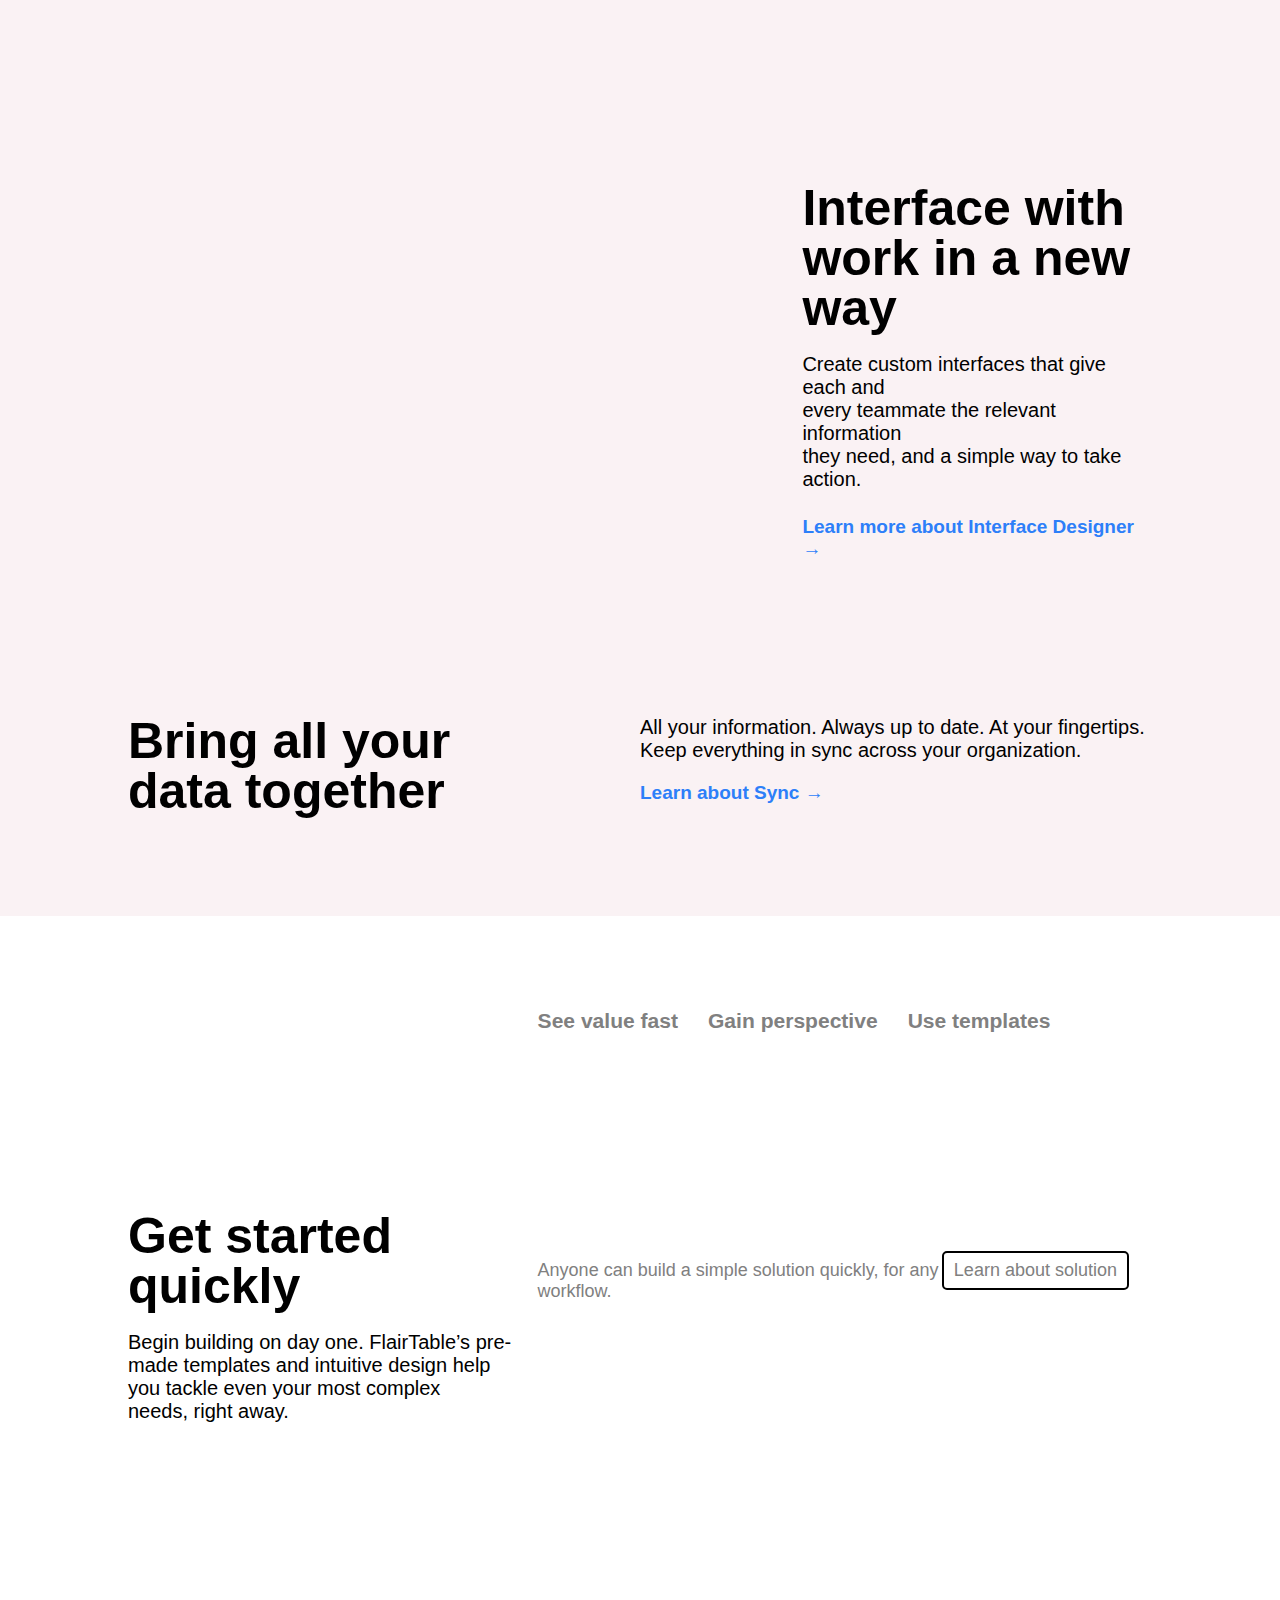
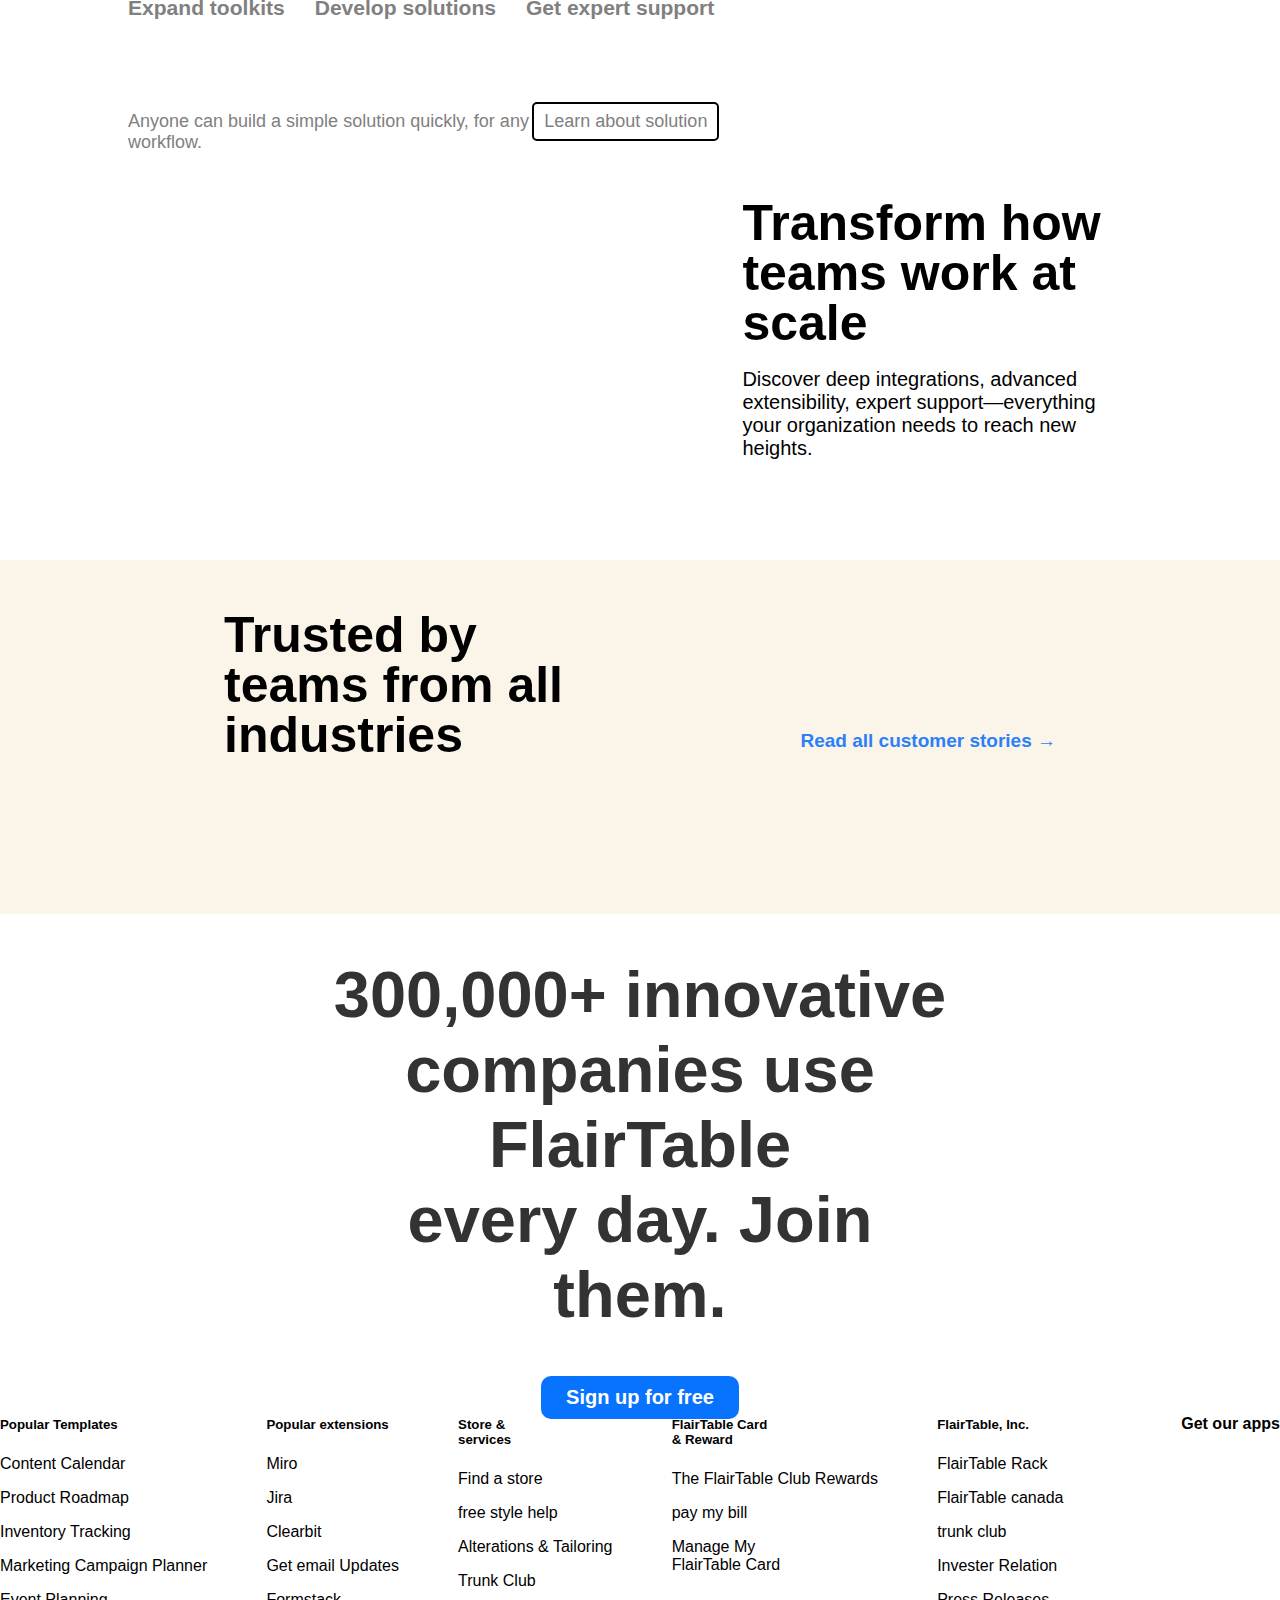
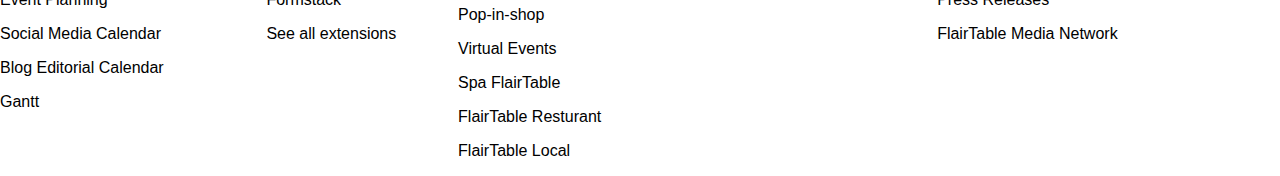
==== commit 8870a560: "Merge branch 'main' into day-4" ====
--- a/index.html
+++ b/index.html
@@ -15,8 +15,9 @@
     <div id="navbar">
         <div id="box1">
             <div id="img">
-                <img src="./images/logo.png" alt="error" />
-                
+
+                <img src="./images/logo.png" alt="FlairTable" />
+
             </div>  
             <ul id="module">
                 <li><a href="">Product ></a>
@@ -49,12 +50,13 @@
                     <div class="drop">
                         <Div>
                             <h2>By Team</h2>
-                            <p>See how teams of all stripes and sizes use Airtable</p>
+
+                            <p>See how teams of all stripes and sizes use FlairTable</p>
                         </Div>
                         <Div>
                             <h2>By use case</h2>
-                            <p>Get inspired by use cases that’ll make you fall in love with Airtable</p>
-                        </Div>
+                            <p>Get inspired by use cases that’ll make you fall in love with FlairTable</p>
+
                         <Div>
                             <h2><a href="">See all solutions</a></h2>
                         </Div>
@@ -66,11 +68,13 @@
                     <div class="drop">
                         <Div>
                             <h2><a href="">Enterprise Overview</a></h2>
-                            <p>See how Airtable scales for large and complex organizations</p>
+
+                            <p>See how FlairTable scales for large and complex organizations</p>
                         </Div>
                         <Div>
                             <h2>Enterprise Services</h2>
-                            <p>We offer professional services and support to help you get the most from Airtable</p>
+                            <p>We offer professional services and support to help you get the most from FlairTable</p>
+
                         </Div>
                         <Div>
                             <h2>Enterprise Security</h2>
@@ -114,7 +118,9 @@
                     <button class="singup_btn">Sign up for free</button>
                 </div>
                 <div class="video_div">
-                    <video muted autoplay preload="auto" playsinline loop width="700px">
+
+                    <video muted autoplay preload="auto" playsinline loop width="600px">
+
                         <source
                             src="https://videos.ctfassets.net/wl95ljfippl8/4mknj7oTndciGSdFtTDjZq/adcfe61bb0700d98af81f1f47e72a787/Homepage_Brand_Video_May_2022_V2.mp4"
                             type="video/mp4">
@@ -122,7 +128,9 @@
                 </div>
             </div>
         </div>
-        <img id="band" src="../image/airtable2.png" alt="">
+
+        <img id="band" src="" alt="">
+
         <div>
             <div class="headText">
                 <h1 class="headText1">Create solutions that mirror your business</h1>
@@ -181,7 +189,9 @@
         <div class="cont2">
             <div class="text4">
                 <p class="bigfont2">Get started <br> quickly</p>
-                <p class="smallfont2">Begin building on day one. Airtable’s pre- <br> made templates and intuitive
+
+                <p class="smallfont2">Begin building on day one. FlairTable’s pre- <br> made templates and intuitive
+
                     design help <br> you tackle even your most complex <br>
                     needs, right away.</p>
             </div>
@@ -232,28 +242,99 @@
                         <span class="explore">Read all customer stories →</span>
                     </div>
                 </div>
-                <img src="../image/airtable3.png" alt="">
+
+                <img src="" alt="">
+
             </div>
     
         </div>
         <div>
             <div class="headText">
-                <h1 class="headText1">300,000+ innovative <br> companies use Airtable <br> every day. Join them.</h1>
+
+                <h1 class="headText1">300,000+ innovative <br> companies use FlairTable <br> every day. Join them.</h1>
                 <button class="singup_btn">Sign up for free</button>
                 
+
                 </h1>
             </div>
         </div>
     </div>
     <div id="lastft">
-        <img src="../image/lastft.png" alt="">
+
+        <img src="" alt="">
     </div>
     <!-- footer -->
     
-    <div id="footer"></div>
-    <div id="lastLine"></div>
-</body> 
-=======
+    <div id="footer">
+        <div>
+            <h5 class="FH"><b>Popular Templates</b></h5>
+            <p>Content Calendar</p>
+            <p>Product Roadmap</p>
+            <p>Inventory Tracking</p>
+            <p>Marketing Campaign Planner</p>
+            <p>Event Planning</p>
+            <p>Social Media Calendar</p>
+            <p>Blog Editorial Calendar</p>
+            <p>Gantt</p>
+        </div>
+
+        <div>
+            <h5 class="FH"><b>Popular extensions</b></h5>
+            <p>Miro</p>
+            <p>Jira</p>
+            <p>Clearbit</p>
+            <p>Get email Updates</p>
+            <p>Formstack</p>
+            <p>See all extensions</p>
+        </div>
+
+        <div>
+            <h5 class="FH"><b>Store & <br>services</b></h5>
+            <p>Find a store</p>
+            <p>free style help</p>
+            <p>Alterations & Tailoring</p>
+            <p>Trunk Club</p>
+            <p>Pop-in-shop</p>
+            <p>Virtual Events</p>
+            <p>Spa FlairTable</p>
+            <p>FlairTable Resturant</p>
+            <p>FlairTable Local</p>
+        </div>
+        <div>
+            <h5 class="FH"><b>FlairTable Card <br>& Reward</b></h5>
+            <p>The FlairTable Club Rewards</p>
+            <p>pay my bill</p>
+            <p>Manage My<br>FlairTable Card</p>
+        </div>
+        <div>
+            <h5 class="FH"><b>FlairTable, Inc.</b></h5>
+            <p>FlairTable Rack</p>
+            <p>FlairTable canada</p>
+            <p>trunk club</p>
+            <p>Invester Relation</p>
+            <p>Press Releases</p>
+            <p>FlairTable Media Network</p>
+        </div>
+
+        <div id="getDiv">
+            <div>
+                <img src="images/device.png" alt="">
+                <span><b>Get our apps</b></span>
+            </div>
+            <div>
+                <img src="../image/insta.png" alt="">
+                <img src="../image/pinterest.png" alt="">
+                <img src="../image/twitter.png" alt="">
+                <img src="../image/facebook.png" alt="">
+                <img src="../image/plus.png" alt="">
+            </div>
+        </div>
+
+    </div>
+    <div id="lastLine">
+
+    </div>
+
 </body>
 
 </html>--- a/navbar.css
+++ b/navbar.css
@@ -10,7 +10,9 @@
 }
 
 #box1 {
-    display: flex;    
+
+    display: flex;
+
     /* justify-content: space-around; */
     gap: 80px;
     width: 70%;
--- a/mainpage.css
+++ b/mainpage.css
@@ -16,7 +16,7 @@
 
 .text {
     width: 50%;
-}
+} 
 
 #band {
     width: 100%;
@@ -112,14 +112,16 @@
 
 .text2 {
     width: 40%;
-    /* border: 1px solid; */
-    padding-top: 100px;
+
+    padding-top: 50px;
+    padding-left: 60px;
+
 }
 
 .video_div2 {
     width: 60%;
     margin-top: 50px;
-    /* border: 1px solid; */
+
 }
 
 .explore {
@@ -242,4 +244,25 @@
 #lastft {
     margin-top: 200px;
     margin-bottom: -280px;
-}+
+}
+
+#footer{
+    display: flex;
+    justify-content: space-between;
+    padding-top:300px ;
+}
+
+#getDiv{
+    padding-top: 20px;
+}
+
+#main{
+    width: 100%;
+    padding-left: 0;
+}
+
+
+
+}
+
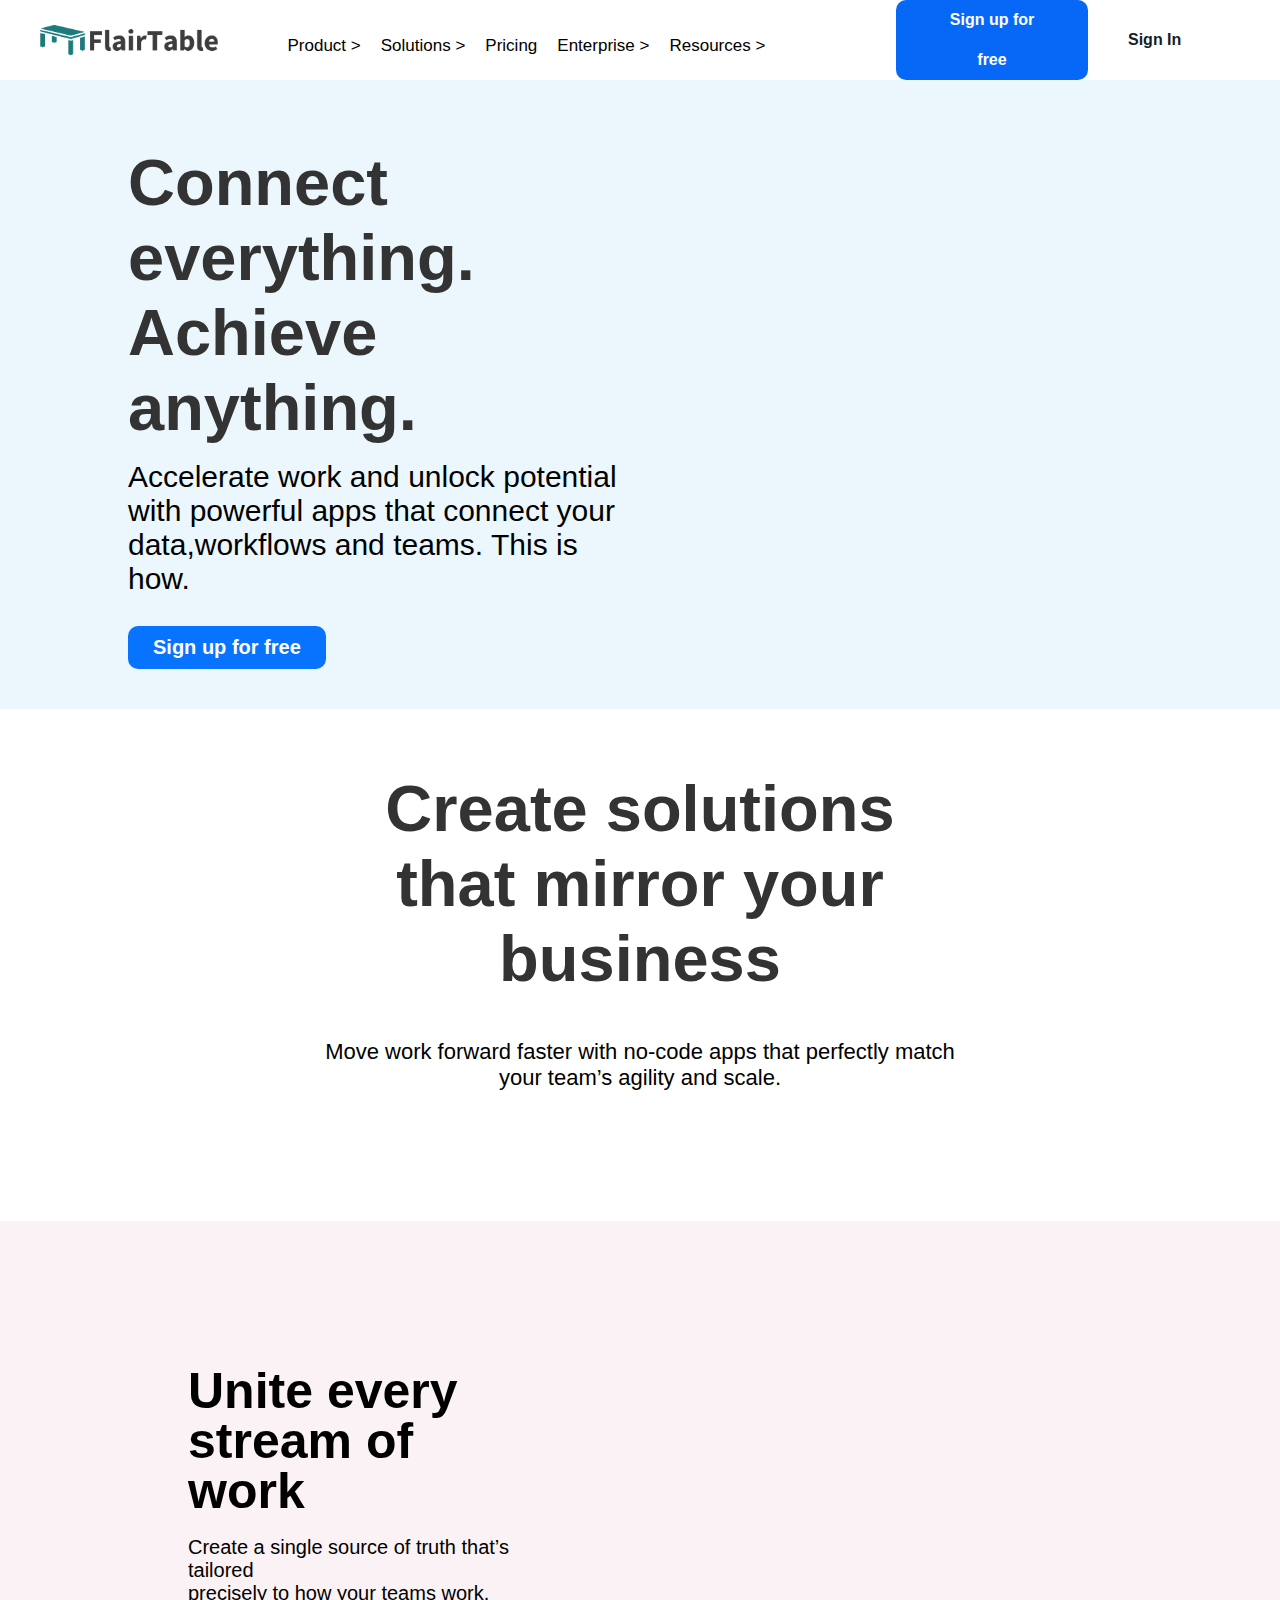
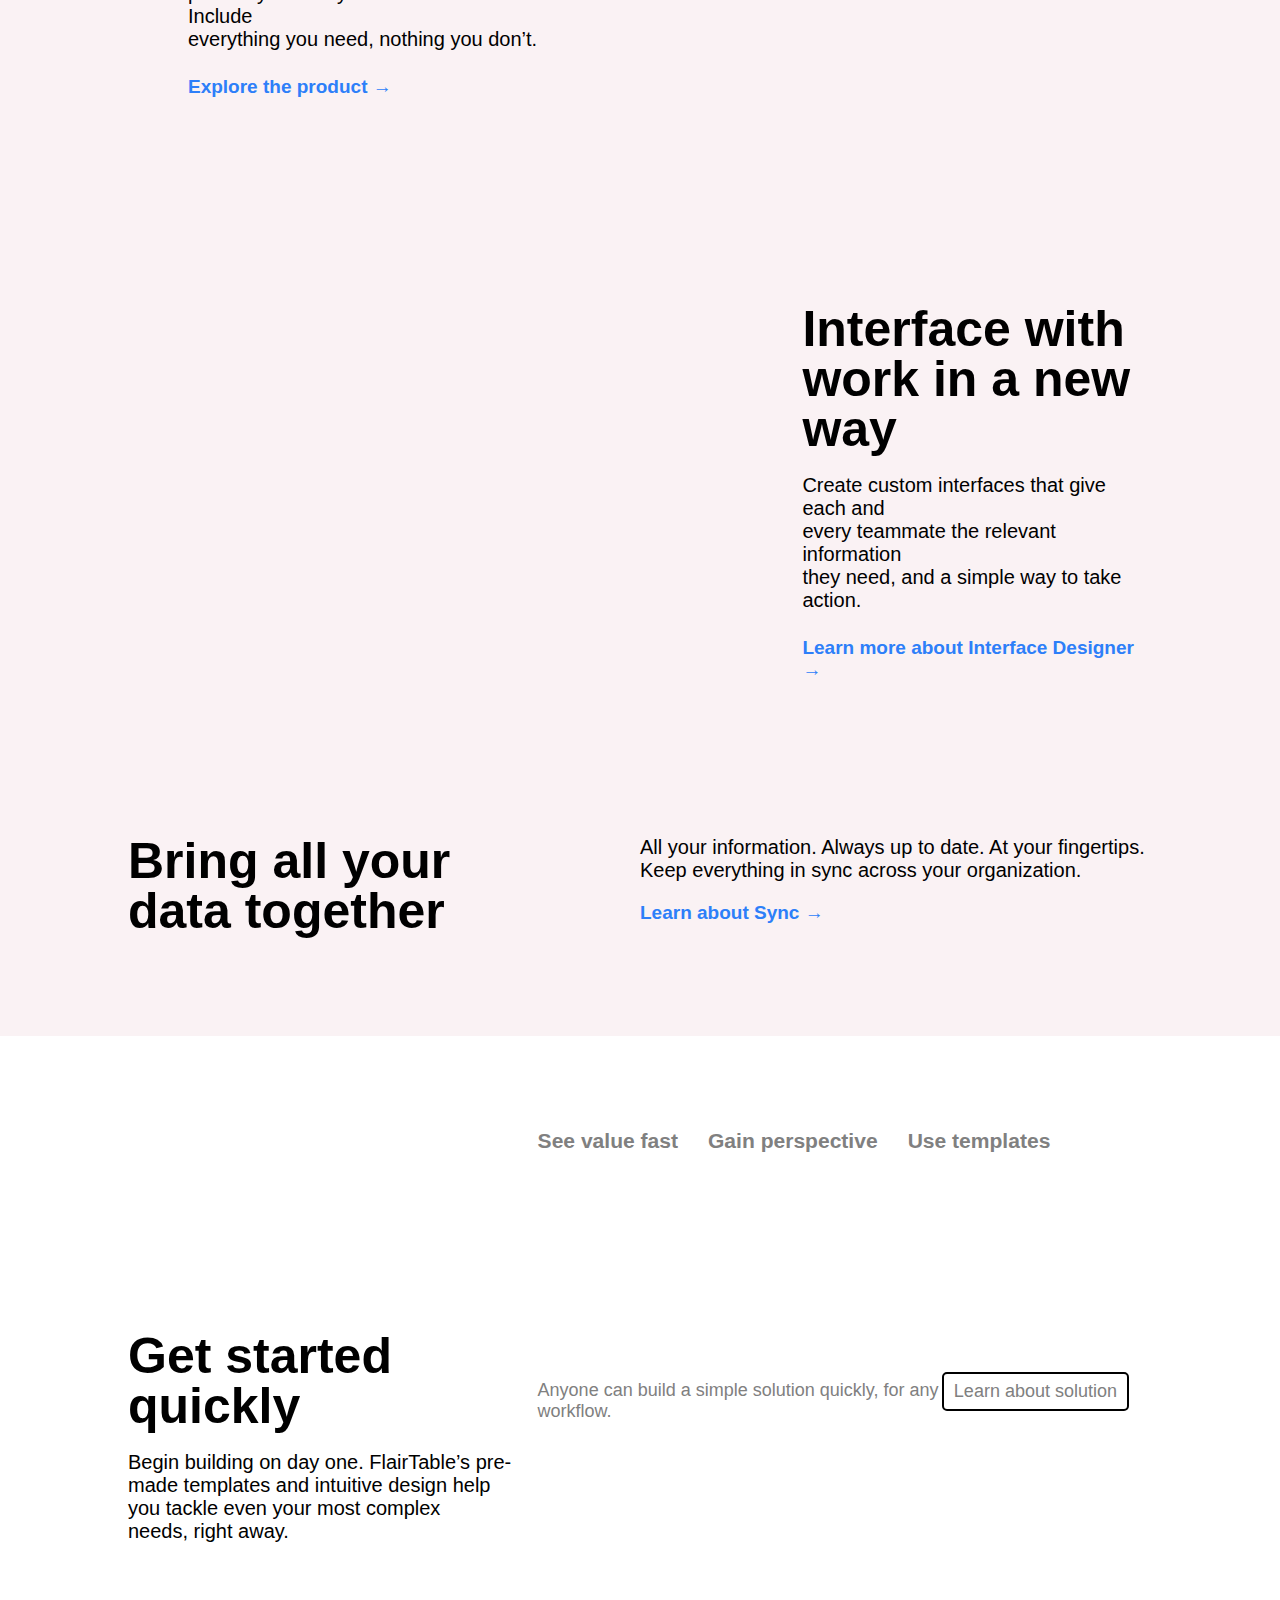
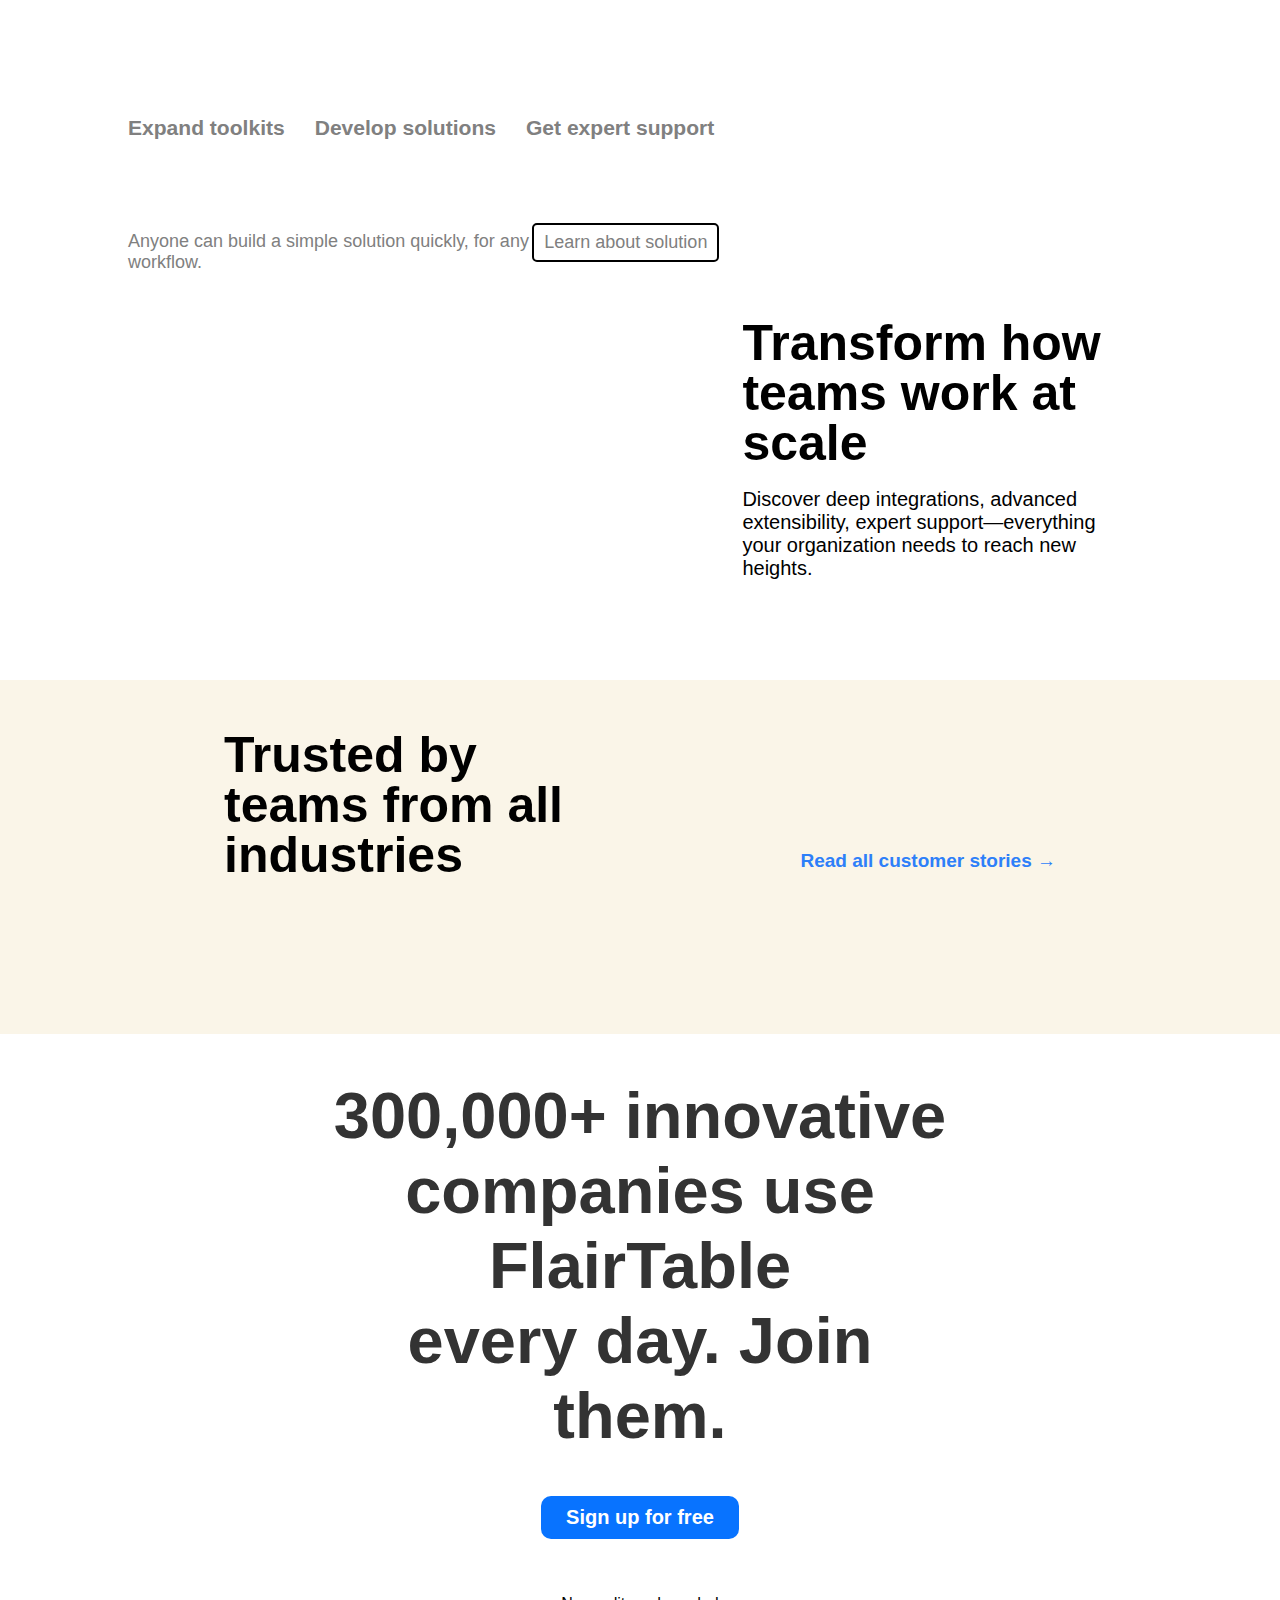
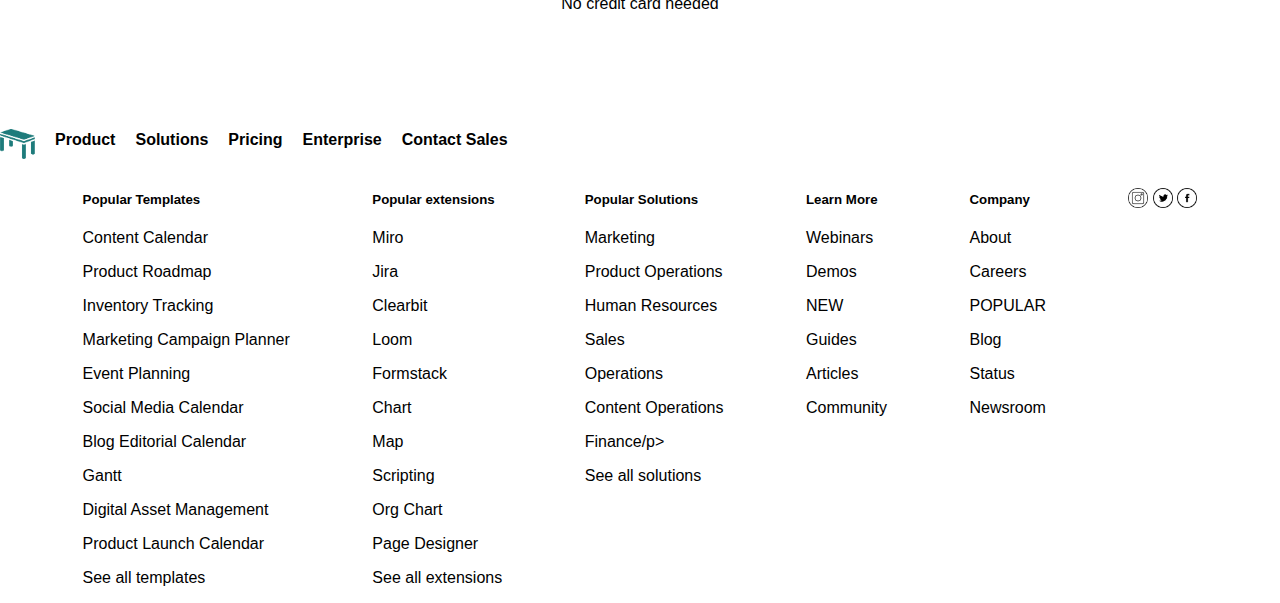
==== commit 51fb98f0: "day-5" ====
--- a/index.html
+++ b/index.html
@@ -15,9 +15,8 @@
     <div id="navbar">
         <div id="box1">
             <div id="img">
-
                 <img src="./images/logo.png" alt="FlairTable" />
-
+                
             </div>  
             <ul id="module">
                 <li><a href="">Product ></a>
@@ -50,13 +49,12 @@
                     <div class="drop">
                         <Div>
                             <h2>By Team</h2>
-
                             <p>See how teams of all stripes and sizes use FlairTable</p>
                         </Div>
                         <Div>
                             <h2>By use case</h2>
                             <p>Get inspired by use cases that’ll make you fall in love with FlairTable</p>
-
+                        </Div>
                         <Div>
                             <h2><a href="">See all solutions</a></h2>
                         </Div>
@@ -68,13 +66,11 @@
                     <div class="drop">
                         <Div>
                             <h2><a href="">Enterprise Overview</a></h2>
-
                             <p>See how FlairTable scales for large and complex organizations</p>
                         </Div>
                         <Div>
                             <h2>Enterprise Services</h2>
                             <p>We offer professional services and support to help you get the most from FlairTable</p>
-
                         </Div>
                         <Div>
                             <h2>Enterprise Security</h2>
@@ -118,9 +114,7 @@
                     <button class="singup_btn">Sign up for free</button>
                 </div>
                 <div class="video_div">
-
                     <video muted autoplay preload="auto" playsinline loop width="600px">
-
                         <source
                             src="https://videos.ctfassets.net/wl95ljfippl8/4mknj7oTndciGSdFtTDjZq/adcfe61bb0700d98af81f1f47e72a787/Homepage_Brand_Video_May_2022_V2.mp4"
                             type="video/mp4">
@@ -128,9 +122,7 @@
                 </div>
             </div>
         </div>
-
         <img id="band" src="" alt="">
-
         <div>
             <div class="headText">
                 <h1 class="headText1">Create solutions that mirror your business</h1>
@@ -189,9 +181,7 @@
         <div class="cont2">
             <div class="text4">
                 <p class="bigfont2">Get started <br> quickly</p>
-
                 <p class="smallfont2">Begin building on day one. FlairTable’s pre- <br> made templates and intuitive
-
                     design help <br> you tackle even your most complex <br>
                     needs, right away.</p>
             </div>
@@ -242,28 +232,31 @@
                         <span class="explore">Read all customer stories →</span>
                     </div>
                 </div>
-
                 <img src="" alt="">
-
             </div>
     
         </div>
         <div>
             <div class="headText">
-
                 <h1 class="headText1">300,000+ innovative <br> companies use FlairTable <br> every day. Join them.</h1>
                 <button class="singup_btn">Sign up for free</button>
-                
-
+                <p>No credit card needed</p>
                 </h1>
             </div>
         </div>
     </div>
     <div id="lastft">
-
-        <img src="" alt="">
-    </div>
+        <img src="images/logo1.png" alt="">
+        <h4>Product</h4>
+        <h4>Solutions</h4>
+        <h4>Pricing</h4>
+        <h4>Enterprise</h4>
+        <h4>Contact Sales</h4>
+    </div>
+
+    
     <!-- footer -->
+
     
     <div id="footer">
         <div>
@@ -276,6 +269,9 @@
             <p>Social Media Calendar</p>
             <p>Blog Editorial Calendar</p>
             <p>Gantt</p>
+            <p>Digital Asset Management</p>
+            <p>Product Launch Calendar</p>
+            <p>See all templates</p>
         </div>
 
         <div>
@@ -283,50 +279,56 @@
             <p>Miro</p>
             <p>Jira</p>
             <p>Clearbit</p>
-            <p>Get email Updates</p>
+            <p>Loom</p>
             <p>Formstack</p>
+            <p>Chart</p>
+            <p>Map</p>
+            <p>Scripting</p>
+            <p>Org Chart</p>
+            <p>Page Designer</p>
             <p>See all extensions</p>
         </div>
 
         <div>
-            <h5 class="FH"><b>Store & <br>services</b></h5>
-            <p>Find a store</p>
-            <p>free style help</p>
-            <p>Alterations & Tailoring</p>
-            <p>Trunk Club</p>
-            <p>Pop-in-shop</p>
-            <p>Virtual Events</p>
-            <p>Spa FlairTable</p>
-            <p>FlairTable Resturant</p>
-            <p>FlairTable Local</p>
-        </div>
-        <div>
-            <h5 class="FH"><b>FlairTable Card <br>& Reward</b></h5>
-            <p>The FlairTable Club Rewards</p>
-            <p>pay my bill</p>
-            <p>Manage My<br>FlairTable Card</p>
-        </div>
-        <div>
-            <h5 class="FH"><b>FlairTable, Inc.</b></h5>
-            <p>FlairTable Rack</p>
-            <p>FlairTable canada</p>
-            <p>trunk club</p>
-            <p>Invester Relation</p>
-            <p>Press Releases</p>
-            <p>FlairTable Media Network</p>
+            <h5 class="FH"><b>Popular Solutions</b></h5>
+            <p>Marketing</p>
+            <p>Product Operations</p>
+            <p>Human Resources</p>
+            <p>Sales</p>
+            <p>Operations</p>
+            <p>Content Operations</p>
+            <p>Finance/p>
+            <p>See all solutions</p> 
+        </div>
+        <div>
+            <h5 class="FH"><b>Learn More</b></h5>
+            <p>Webinars</p>
+            <p>Demos</p>
+            <p>NEW</p>
+            <p>Guides</p>
+            <p>Articles</p>
+            <p>Community</p>
+        </div>
+        <div>
+            <h5 class="FH"><b>Company</b></h5>
+            <p>About</p>
+            <p>Careers</p>
+            <p>POPULAR</p>
+            <p>Blog</p>
+            <p>Status</p>
+            <p>Newsroom</p>
         </div>
 
         <div id="getDiv">
             <div>
                 <img src="images/device.png" alt="">
-                <span><b>Get our apps</b></span>
-            </div>
-            <div>
-                <img src="../image/insta.png" alt="">
-                <img src="../image/pinterest.png" alt="">
-                <img src="../image/twitter.png" alt="">
-                <img src="../image/facebook.png" alt="">
-                <img src="../image/plus.png" alt="">
+                
+            </div>
+            <div id="social">
+                <img src="../images/insta.png" alt="">
+                <img src="../images/twitter.png" alt="">
+                <img src="../images/facebook.png" alt="">
+                
             </div>
         </div>
 
@@ -334,7 +336,6 @@
     <div id="lastLine">
 
     </div>
-
 </body>
 
 </html>--- a/navbar.css
+++ b/navbar.css
@@ -10,9 +10,7 @@
 }
 
 #box1 {
-
     display: flex;
-
     /* justify-content: space-around; */
     gap: 80px;
     width: 70%;
@@ -20,9 +18,7 @@
 
 #module {
     display: flex;
-
     gap: 20px;
-
     margin-left: -50px;
 }
 
--- a/mainpage.css
+++ b/mainpage.css
@@ -10,8 +10,7 @@
     display: flex;
     width: 80%;
     margin: auto;
-    /* border: 1px solid; */
-    /* margin-bottom: 80px; */
+
 }
 
 .text {
@@ -55,13 +54,12 @@
 .video_div {
     width: 50%;
     margin-top: 50px;
-    /* border-radius: 10px; */
+   
 }
 
 .headText {
-    /* border: 1px solid; */
-    width: 50%;
-    height: 200px;
+   
+    width: 50%;
     margin: auto;
     text-align: center;
 }
@@ -78,7 +76,6 @@
     display: flex;
     width: 80%;
     margin: auto;
-    /* border: 1px solid; */
     margin-bottom: 80px;
 }
 
@@ -99,7 +96,7 @@
     font-size: 20px;
     font-weight: 400;
     margin-top: -50px;
-    /* margin-top: 1px; */
+    
 }
 
 .bigfont2 {
@@ -112,16 +109,13 @@
 
 .text2 {
     width: 40%;
-
     padding-top: 50px;
     padding-left: 60px;
-
 }
 
 .video_div2 {
     width: 60%;
     margin-top: 50px;
-
 }
 
 .explore {
@@ -138,12 +132,12 @@
     display: flex;
     width: 80%;
     margin: auto;
-    /* border: 1px solid; */
+
 }
 
 #text3 div {
     width: 50%;
-    /* border: 1px solid; */
+
     height: 200px;
 }
 
@@ -204,7 +198,7 @@
 
 .text4 {
     width: 40%;
-    /* border: 1px solid; */
+    
     padding-top: 225px;
 }
 
@@ -242,27 +236,43 @@
 }
 
 #lastft {
-    margin-top: 200px;
-    margin-bottom: -280px;
-
+    
 }
 
 #footer{
     display: flex;
-    justify-content: space-between;
-    padding-top:300px ;
+    justify-content: space-evenly;
+    /*padding-top:300px ;*/
 }
 
 #getDiv{
+    
+}
+
+#main{
+    width: 100%;
+    padding-left: 0;
+}
+
+
+#social>img{
+    width: 20px;
+    height: 20px;
+    justify-content: space-evenly;
+}
+
+#lastft{
+    display: flex;
+    gap: 20px;
+    padding-top: 80px;
+}
+
+#lastft>img{
+    height: 30px;
+    width: 35px;
     padding-top: 20px;
 }
 
-#main{
-    width: 100%;
-    padding-left: 0;
-}
-
-
-
-}
-
+.footer-line{
+    padding-top: 350px;
+}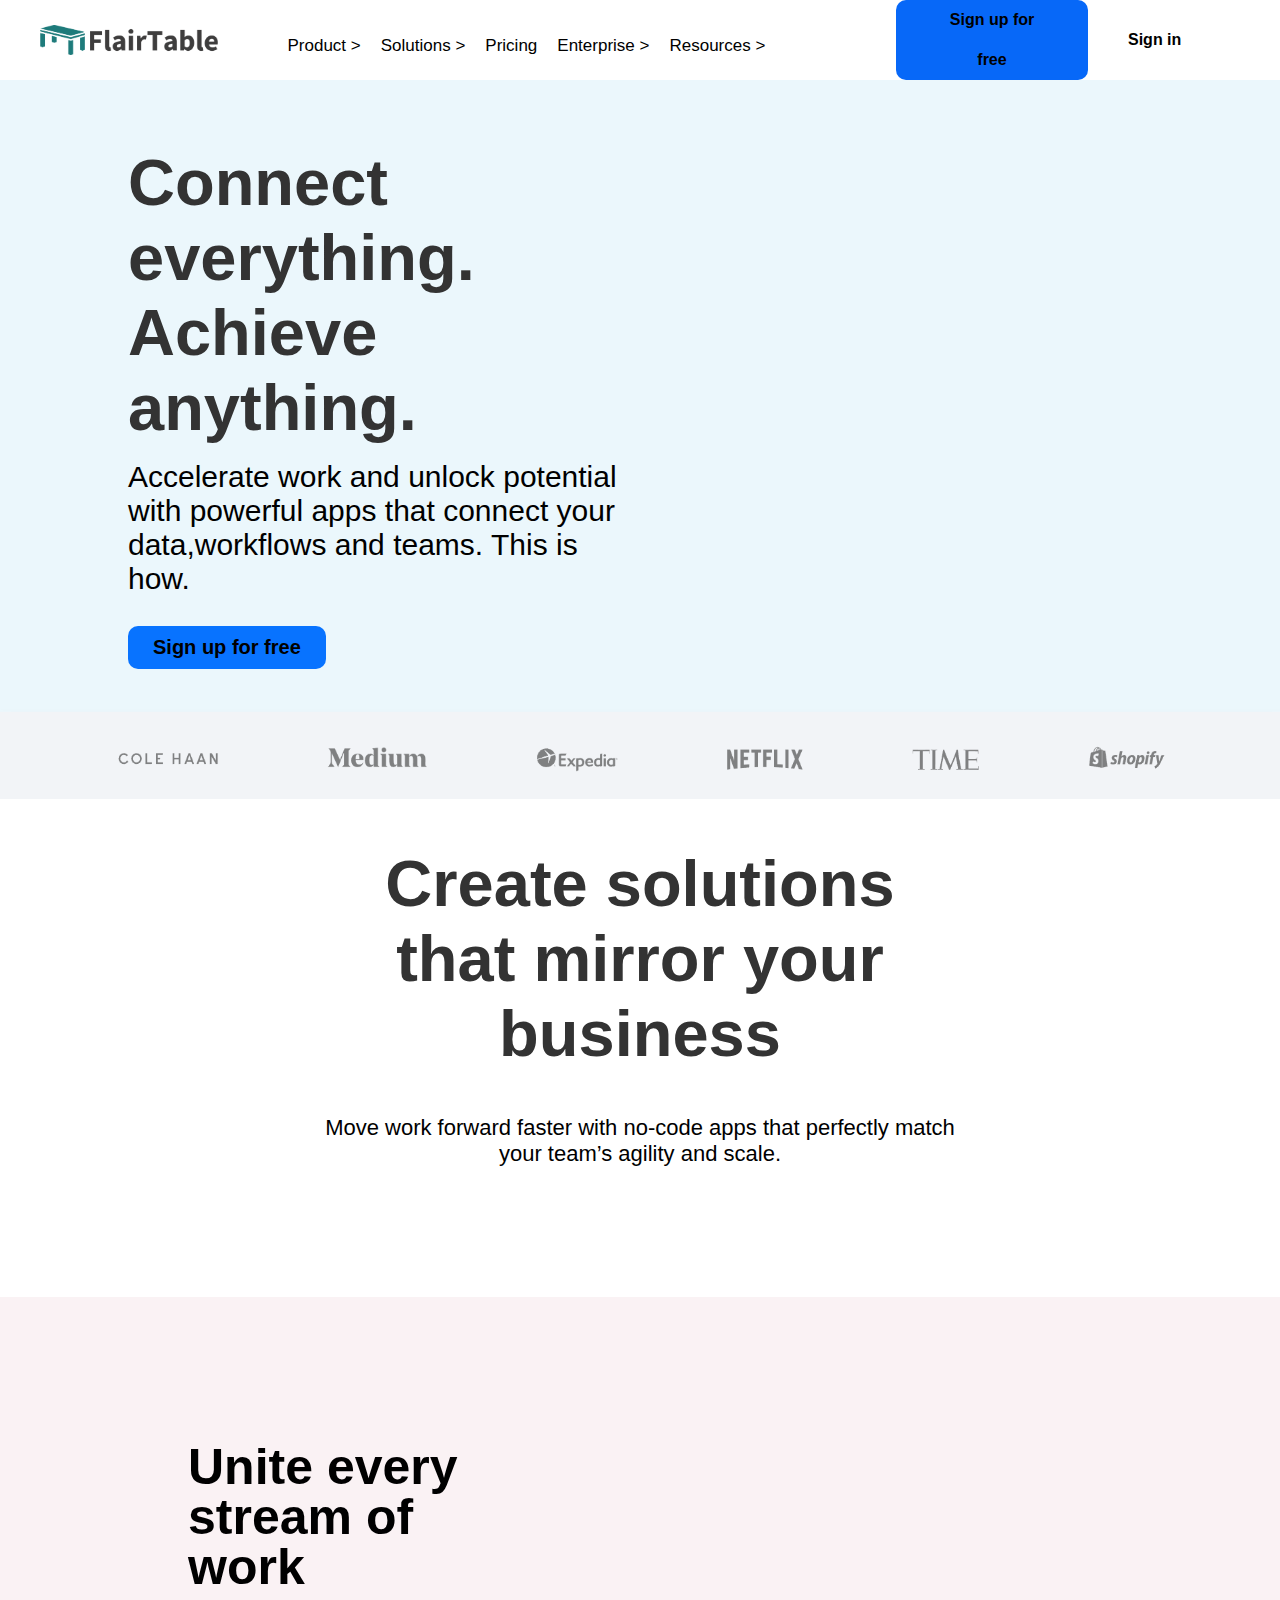
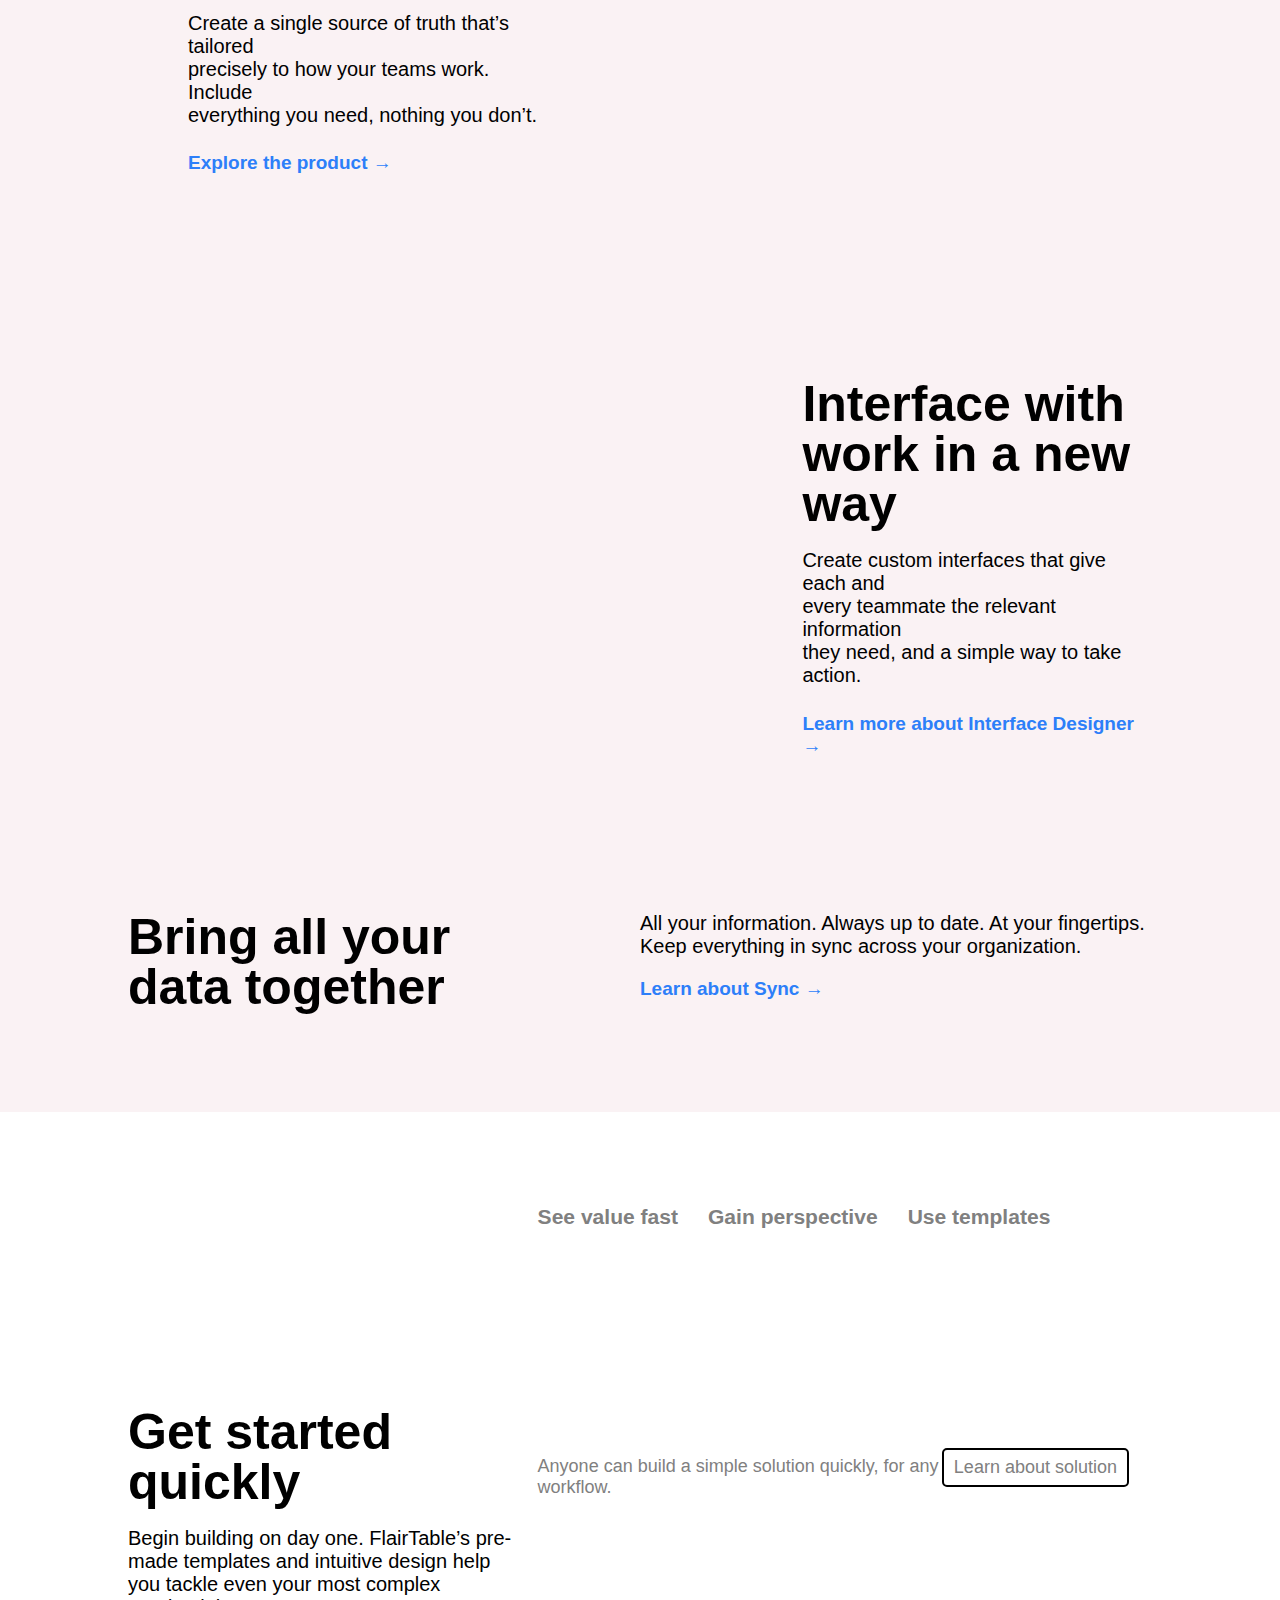
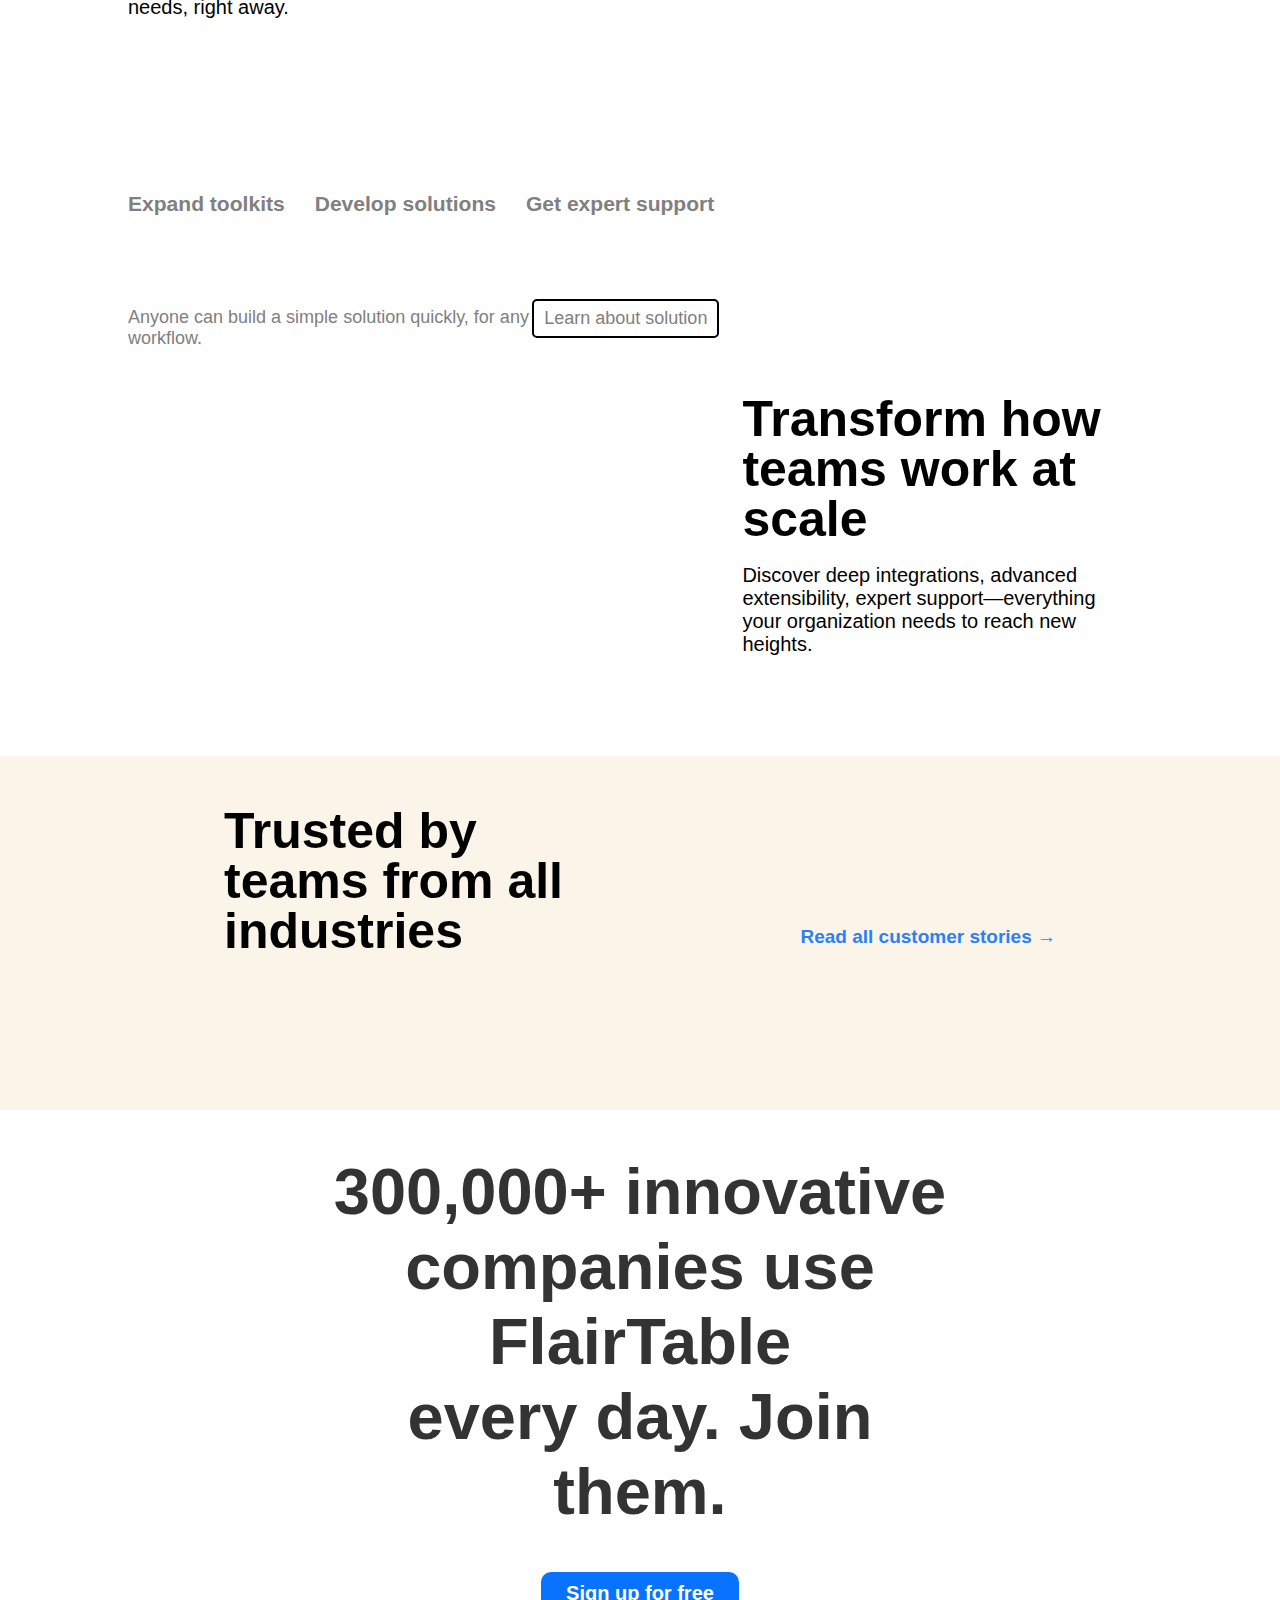
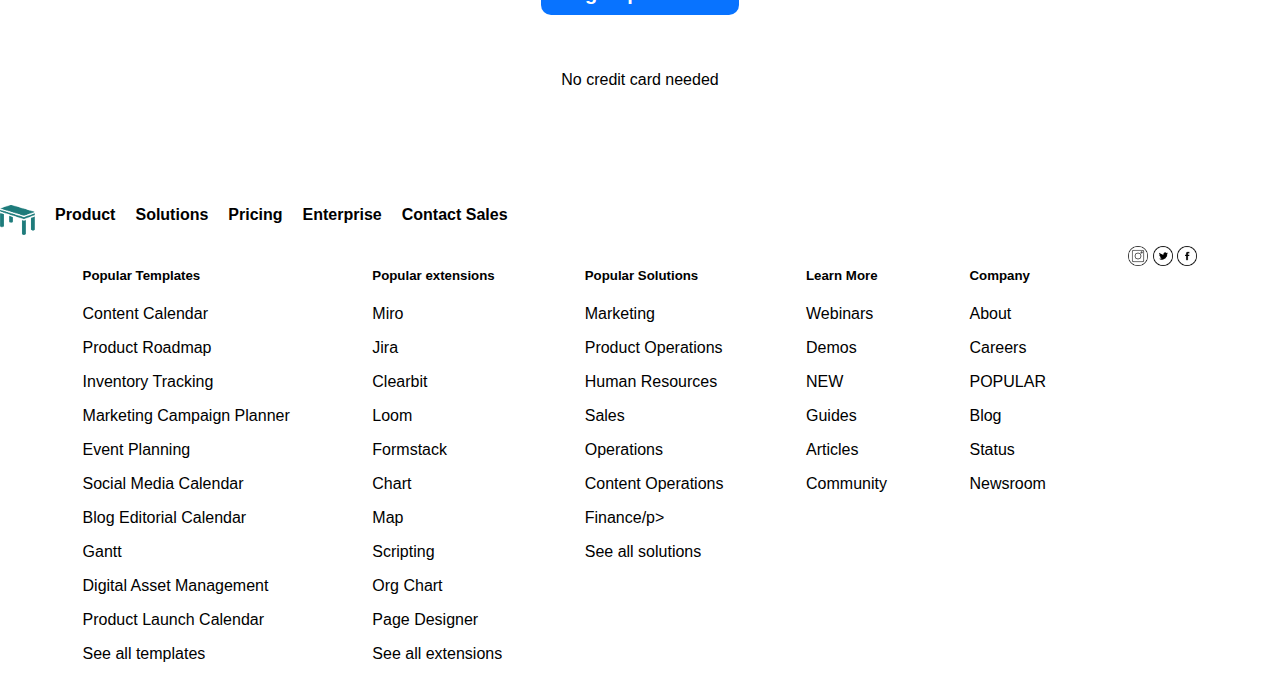
==== commit 19294318: "day-5 sign in sign up" ====
--- a/index.html
+++ b/index.html
@@ -97,8 +97,8 @@
             </ul>
         </div>
         <div id="box2">
-            <div><button id="signup">Sign up for free</button></div>
-            <div><button id="login">Sign In</button></div>
+            <div><button id="signup"><a href="signup.html">Sign up for free</a></button></div>
+            <div><button id="login"><a href="signin.html">Sign in</a></button></div>
         </div>
     </div>
 
@@ -111,7 +111,7 @@
                     <p class="bigfont">Connect <br> everything. <br> Achieve <br> anything.</p>
                     <p class="smallfont">Accelerate work and unlock potential with powerful apps that connect your
                         data,workflows and teams. This is how.</p>
-                    <button class="singup_btn">Sign up for free</button>
+                    <button class="singup_btn"><a href="signup.html">Sign up for free</a></button>
                 </div>
                 <div class="video_div">
                     <video muted autoplay preload="auto" playsinline loop width="600px">
@@ -122,7 +122,7 @@
                 </div>
             </div>
         </div>
-        <img id="band" src="" alt="">
+        <img id="band" src="images/1.png" alt="">
         <div>
             <div class="headText">
                 <h1 class="headText1">Create solutions that mirror your business</h1>
@@ -320,22 +320,17 @@
         </div>
 
         <div id="getDiv">
-            <div>
-                <img src="images/device.png" alt="">
+
+            <div id="social">
+                <img src="images/insta.png" alt="">
+                <img src="images/twitter.png" alt="">
+                <img src="images/facebook.png" alt="">
                 
             </div>
-            <div id="social">
-                <img src="../images/insta.png" alt="">
-                <img src="../images/twitter.png" alt="">
-                <img src="../images/facebook.png" alt="">
-                
-            </div>
         </div>
 
     </div>
-    <div id="lastLine">
-
-    </div>
+    
 </body>
 
 </html>